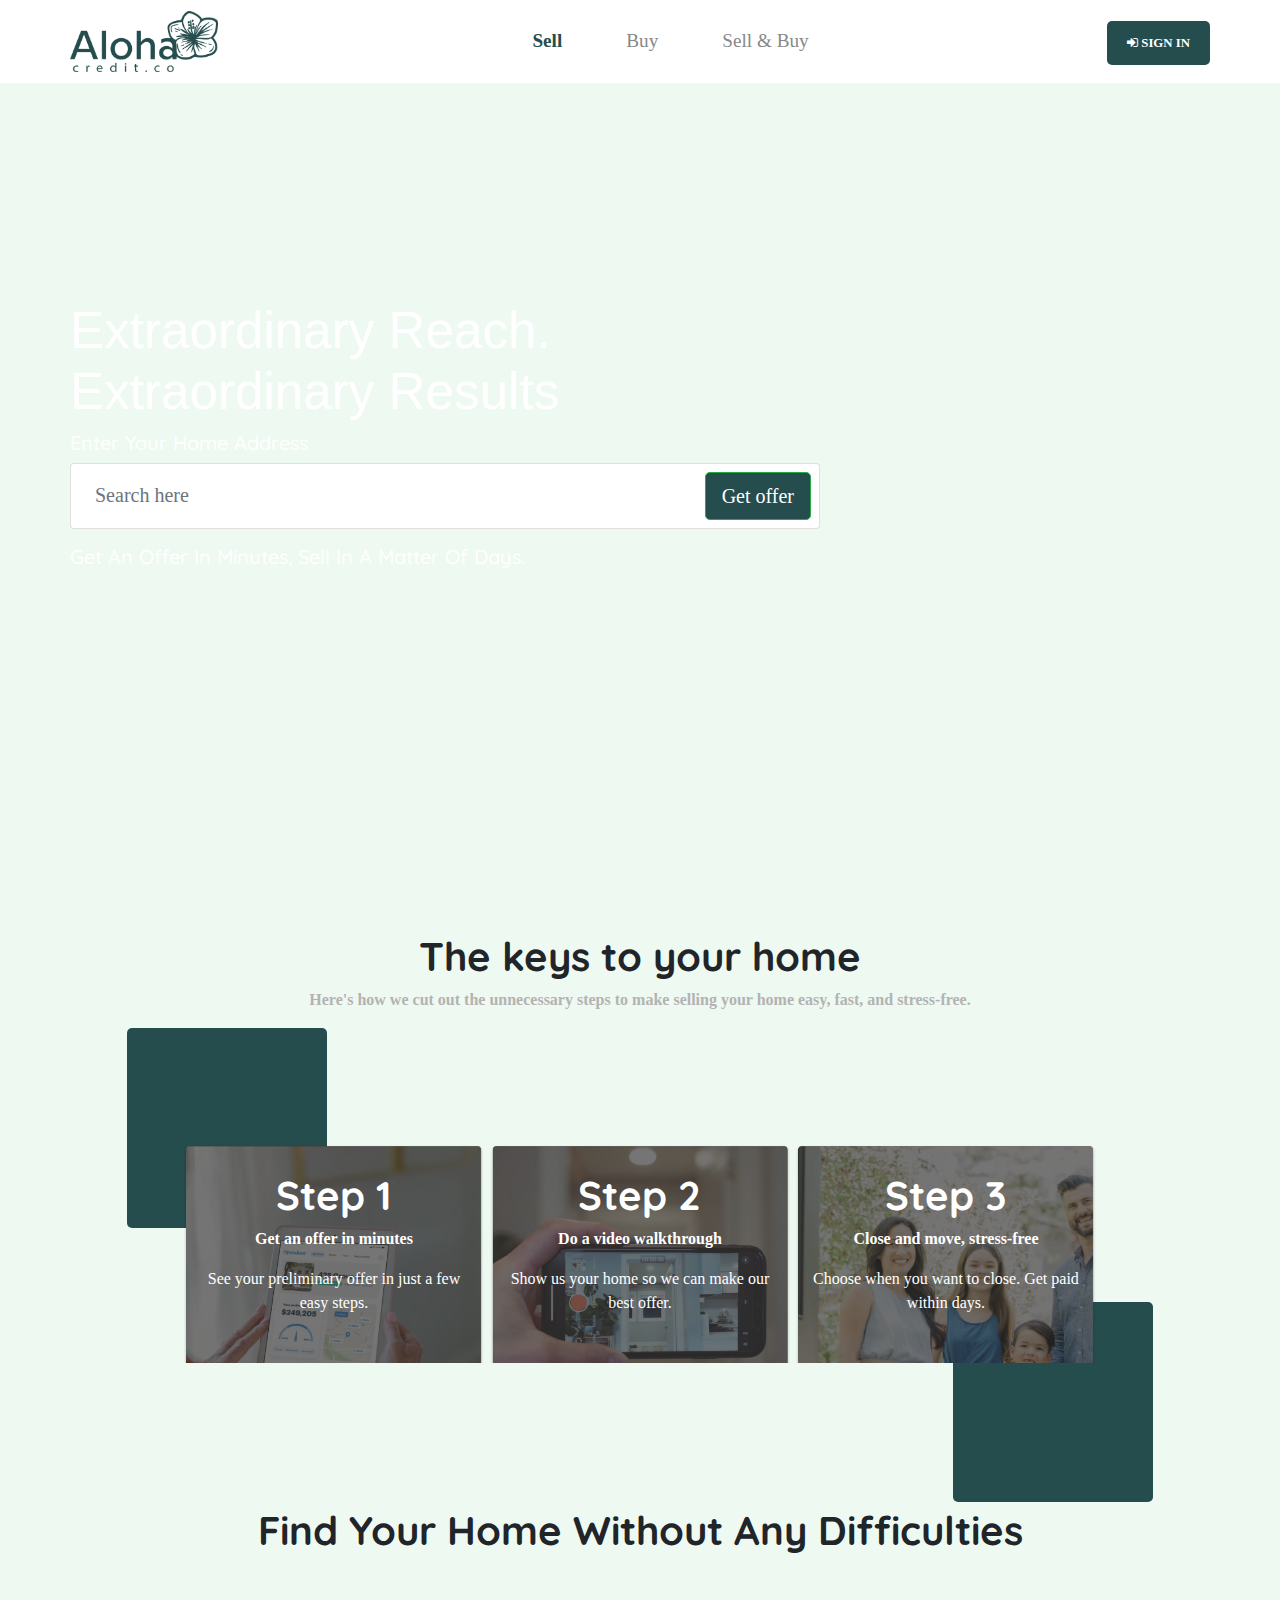
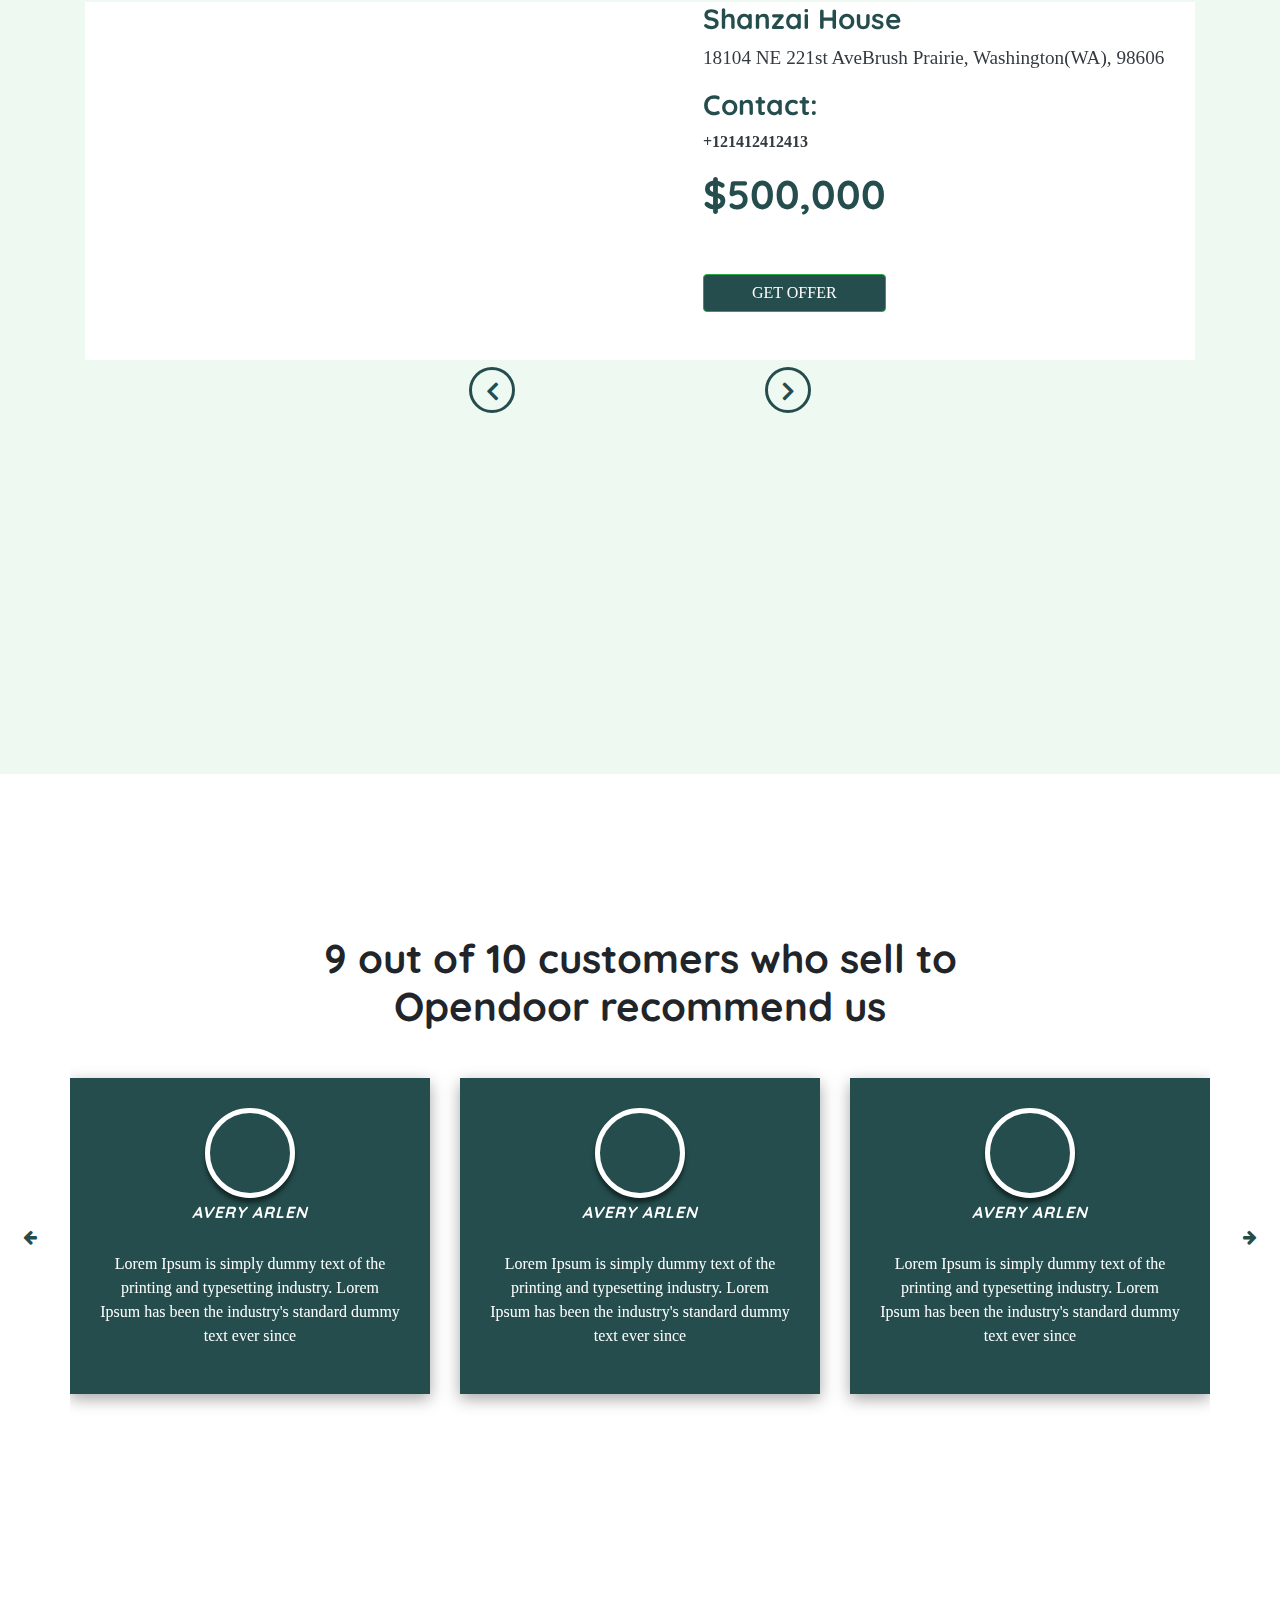
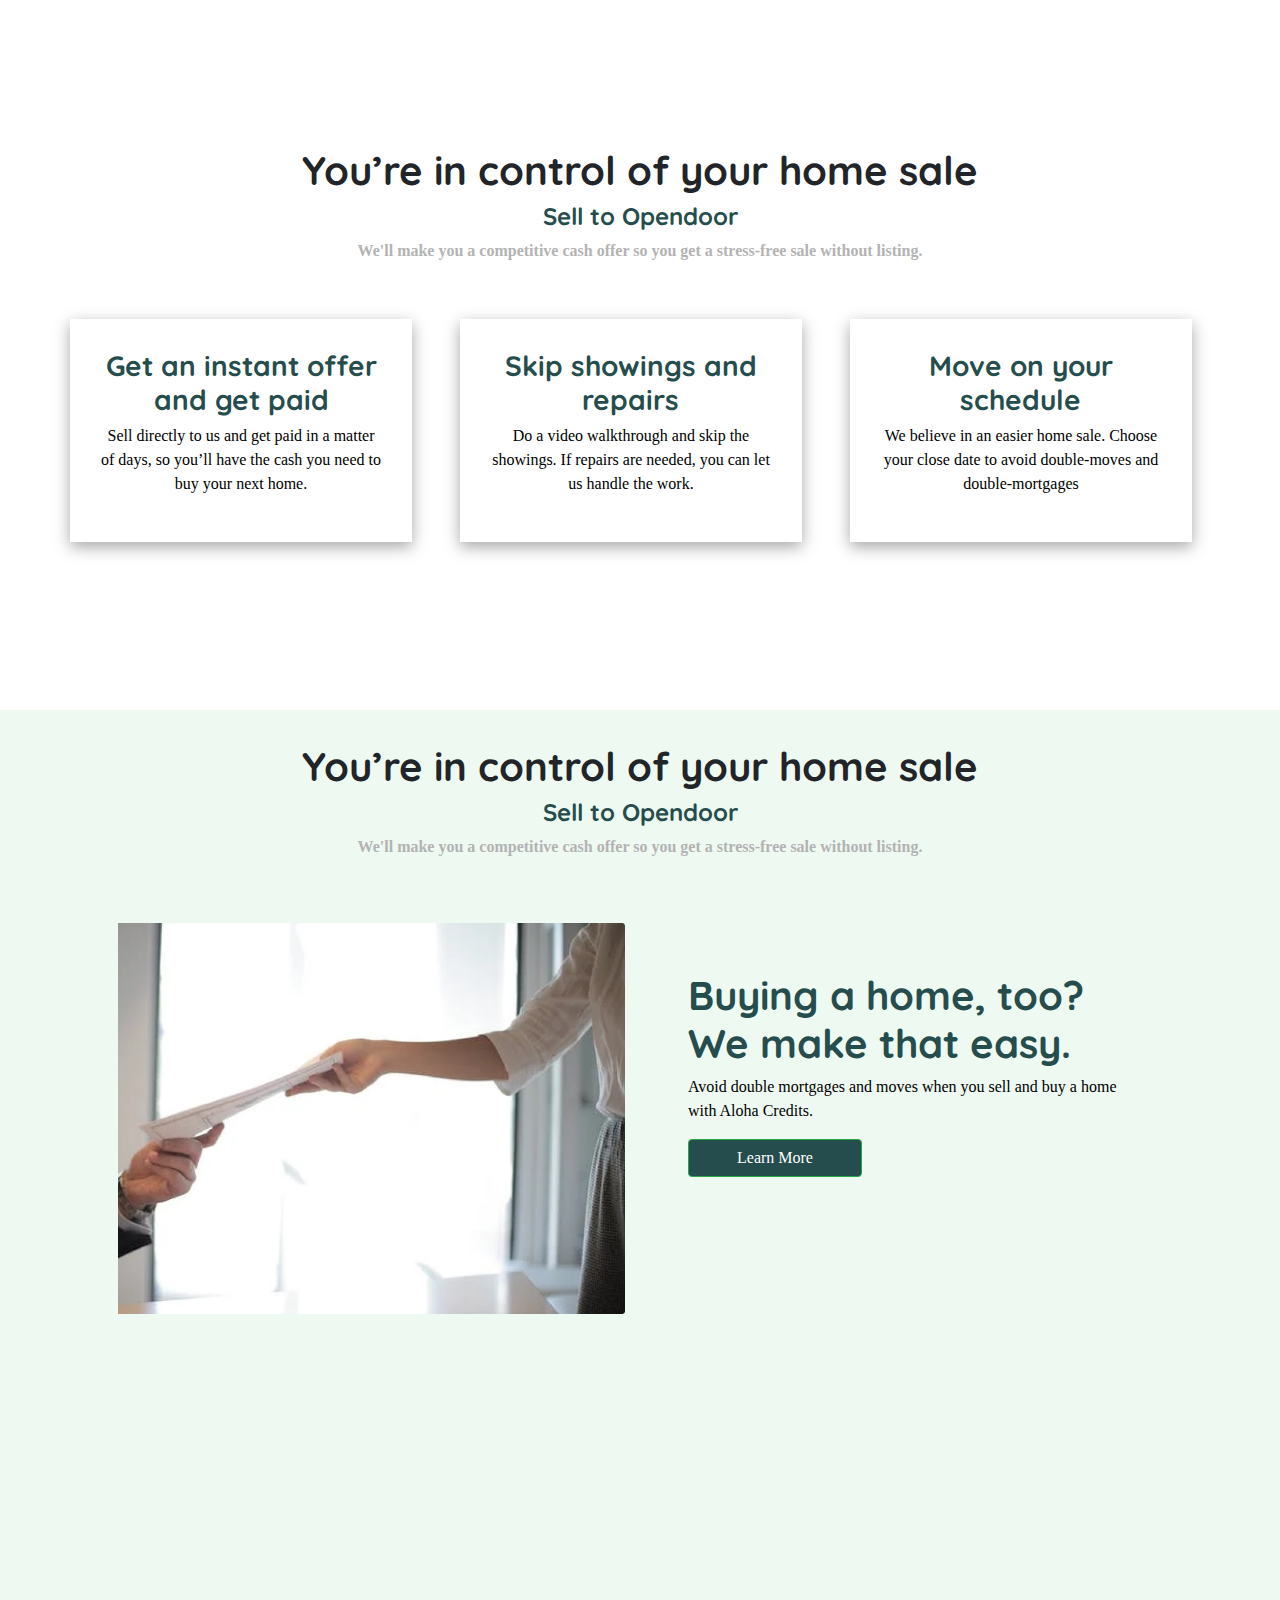
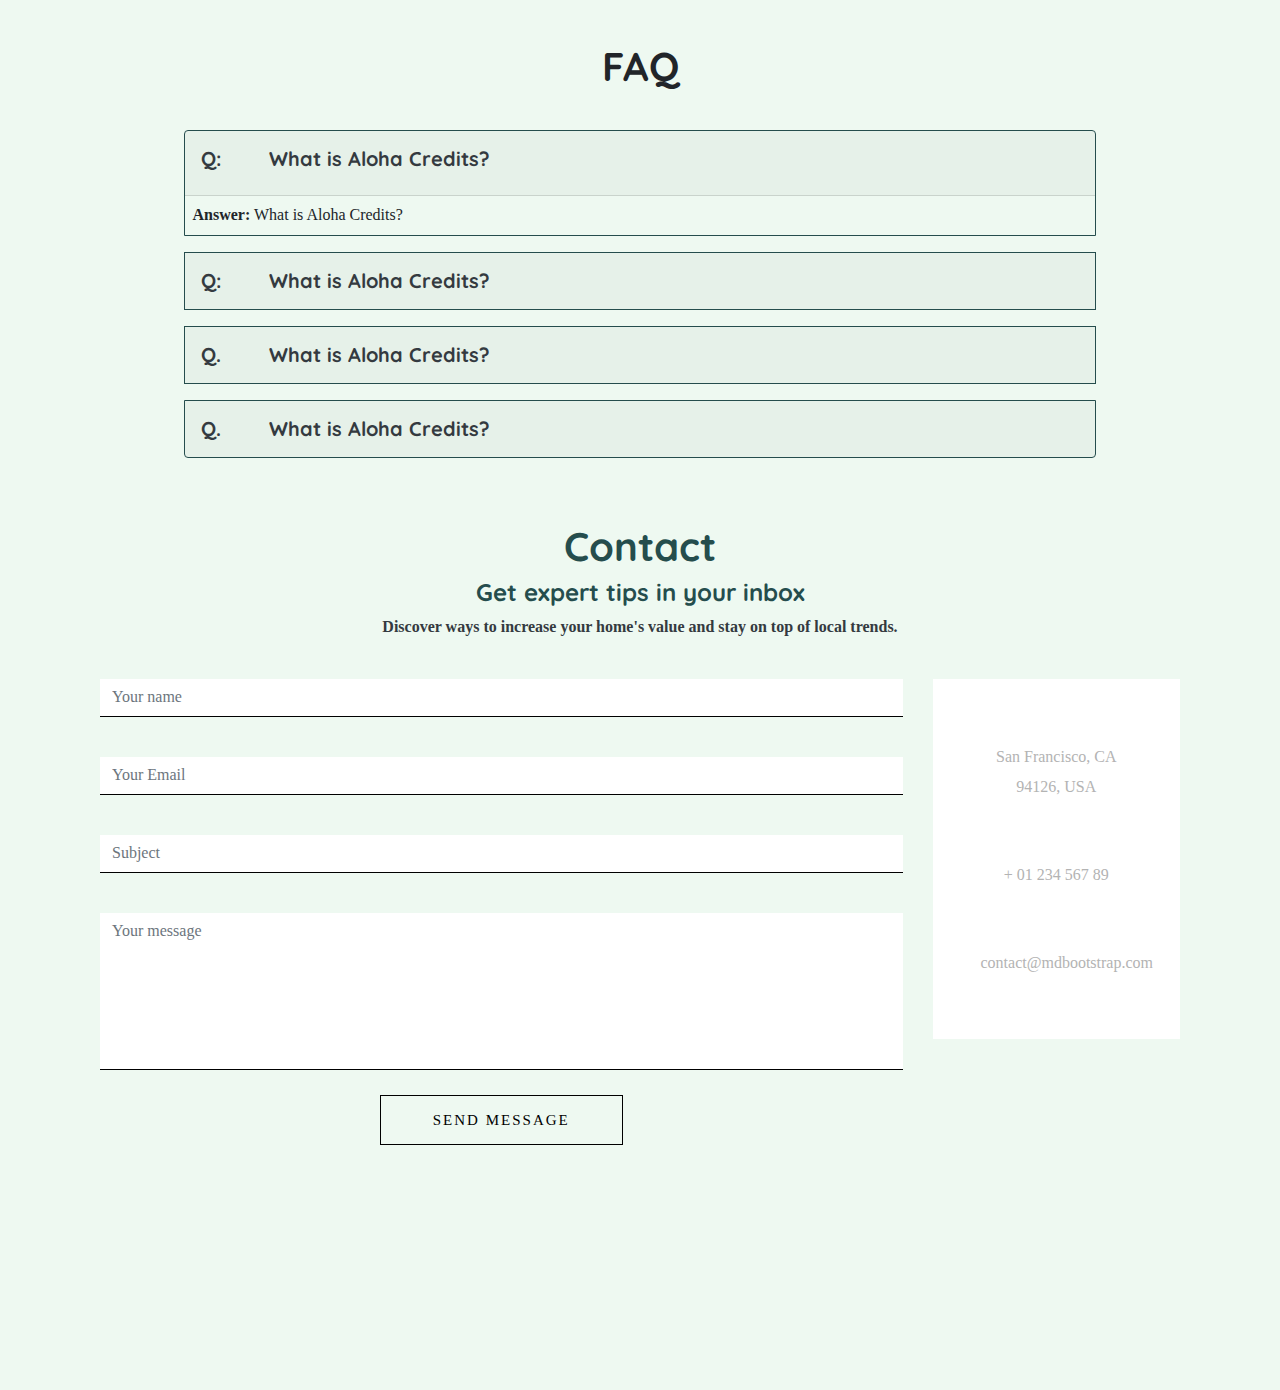
==== old/index.html @ 627c314f "faizan edits" ====
<!doctype html>
<html lang="en">

<head>
  <!-- Required meta tags -->
  <meta charset="utf-8">
  <meta name="viewport" content="width=device-width, initial-scale=1, shrink-to-fit=no">

  <link href="https://fonts.googleapis.com/css?family=Quicksand:400,600,700&display=swap" rel="stylesheet">

  <link rel="stylesheet" href="fonts/icomoon/style.css">

  <link rel="stylesheet" href="css/owl.carousel.min.css">

  <!-- Bootstrap CSS -->
  <link rel="stylesheet" href="css/bootstrap.min.css">
  <link rel="stylesheet" href="https://cdnjs.cloudflare.com/ajax/libs/font-awesome/4.7.0/css/font-awesome.min.css">

  <!-- Style -->
  <link rel="stylesheet" href="css/Slider-custom.css">
  <link rel="stylesheet" href="css/style.css">
  <link rel="stylesheet" href="css/testimonial.css">
  <link rel="stylesheet" href="css/contact-us.css">



  <title>Website Menu #8</title>
</head>

<body>


  <header role="banner">
    <nav class="navbar navbar-expand-md navbar-dark bg-dark">
      <div class="container">
        <button class="navbar-toggler" type="button" data-toggle="collapse" data-target="#navbarsExample05"
          aria-controls="navbarsExample05" aria-expanded="false" aria-label="Toggle navigation">
          <i class="fa fa-bars" style="font-size:2rem;color:#254D4D"></i>

        </button>

        <a class="navbar-brand" href="index.html"><img class="logo-max-width" src="images/Logo.png"></a>

        <button class="navbar-toggler cta-btn " type="button" data-toggle="collapse" data-target="#navbarsExample05"
          aria-controls="navbarsExample05" aria-expanded="false" aria-label="Toggle navigation">
          <a class="nav-link-btn nav-btn-radius " href="#"> <i class="fa fa-sign-in" aria-hidden="true"></i>
            Sign in</a>
        </button>





        <div class="collapse navbar-collapse" id="navbarsExample05">
          <ul class="navbar-nav ml-auto" style="text-align: center;">
            <li class="nav-item">
              <a class="nav-link active" href="index.html">Sell</a>
            </li>
            <li class="nav-item">
              <a class="nav-link" href="#">Buy</a>
            </li>
            <li class="nav-item">
              <a class="nav-link" href="#">Sell & Buy</a>
            </li>

          </ul>

          <ul class="navbar-nav ml-auto btn-remover">
            <li class="cta-btn btn-remover">
              <a class="nav-link-btn nav-btn-radius  " href="#"> <i class="fa fa-sign-in" aria-hidden="true"></i>
                Sign In</a>
            </li>
          </ul>

        </div>
      </div>
    </nav>
  </header>
  <!-- END header -->


  <div class="hero" style="background-image: url('images/bg.png'); ">

    <div class="container" >

      <div class="row">
        <div class="col-12 col-md-10 col-lg-8">
          <h1 style="color: #fff;  padding-top: 40%; font-size: 4vw; font-family: Arial, Helvetica, sans-serif;">
            Extraordinary Reach. <br>
            Extraordinary Results
          </h1>
          <h5 style="color: #fff; text-transform: capitalize;">Enter your home address</h5>
          <form class="card card-sm">
            <div class="card-body row no-gutters align-items-center">

              <!--end of col-->
              <div class="col">
                <input class="form-control form-control-lg form-control-borderless" type="search"
                  placeholder="Search here">
              </div>
              <!--end of col-->
              <div class="col-auto">
                <button class="btn btn-lg btn-success" style="background-color: #254D4D;" type="submit">Get
                  offer</button>
              </div>
              <!--end of col-->
            </div>
          </form>

          <h5 style="color: #fff; text-transform: capitalize; margin-top: 1rem;">Get an offer in minutes, sell in a matter of days.</h5>

          </div>

        <!--end of col-->

        </div>

      </div>

    </div>
  </div>


<div class="container ">

    <div class="col-12 ">
      <div class="Rectangle-top-left">
      </div>
      <div class="Rectangle-bottom-right">
      </div>
      <div style="width: 65vw;max-width: 65vw;margin: auto;" class="justify-content-center">
        <h1 class="justify-content-center" style="text-align: center; font-weight: bolder; padding-top: 2rem;">
          The keys to your home
        </h1>
        <p class="justify-content-center" style="text-align: center; font-weight: bolder;">
          Here's how we cut out the unnecessary steps to make selling your home easy, fast, and stress-free.
        </p>
      </div>



        <div class="row" style="padding: 10%; ">
          <div class="col-md-4 step-1 col-sm-12">
            <h1 class="justify-content-center text-white" style="text-align: center; font-weight: bolder;">
              Step 1
            </h3>
            <p class="justify-content-center text-white" style="text-align: center; font-weight: bolder;">
              Get an offer in minutes
            </p>
            <p class="justify-content-center text-white" style="text-align: center;">
              See your preliminary offer in just a few easy steps.
            </p>
          </div>
          <div class="col-md-4 step-2 col-sm-12">
            <h1 class="justify-content-center text-white" style="text-align: center; font-weight: bolder; ">
              Step 2
            </h3>
            <p class="justify-content-center text-white" style="text-align: center; font-weight: bolder;">
              Do a video walkthrough 
            </p>
            <p class="justify-content-center text-white" style="text-align: center;">
              Show us your home so we can make our best offer.
            </p>
          </div>
          <div class="col-md-4 step-3 col-sm-12">
            <h1 class="justify-content-center text-white" style="text-align: center; font-weight: bolder; ">
              Step 3
            </h3>
            <p class="justify-content-center text-white" style="text-align: center; font-weight: bolder;">
              Close and move, stress-free
            </p>
            <p class="justify-content-center text-white" style="text-align: center;">
              Choose when you want to close. Get paid within days.
            </p>
          </div>
        </div>
    </div>

  </div>
</div>


<div class="container hero">


  <div class="col-12 ">
    <div style="width: 65vw;max-width: 65vw;margin: auto;" class="justify-content-center">
      <h1 class="justify-content-center" style="text-align: center; font-weight: bolder; padding-top: 2rem;">
        Find Your Home Without Any Difficulties
      </h1>
      </div>
        <div class="mt-5 mb-5">
          <div class="bg bg-product mt-5">
            <div class="container product">
              <div class="row">
                <div id="sliderproduct" class="carousel slide " data-ride="carousel" data-interval="10000">
                  <ol class="carousel-indicators">
                    <li data-target="#sliderproduct" data-slide-to="0" class="active"></li>
                    <li data-target="#sliderproduct" data-slide-to="1"></li>
                    <li data-target="#sliderproduct" data-slide-to="2"></li>
                  </ol>
                  <div class="carousel-inner" role="listbox" data-interval="10000000">
                    <div class="carousel-item active">
                      <div class="container text-center">
                        <div class="row">
                          <div class="col-md-6 image">
                            <!-- <div class="image">
                              <img class="image">
                            </div> -->
                          </div>
                          <div class="col-md-6 col-sm-12">
                            <div class="top ml-5 text-left">
                              <h3 class="font-weight-bolder" style="color: #254D4D;">
                                Shanzai House
                              </h3>
                              <p class="font-weight-normal  text-dark" style="font-size: larger;" >
                                18104 NE 221st AveBrush Prairie, Washington(WA), 98606
                              </p>
                              <h3 class="font-weight-bolder" style="color: #254D4D;">
                                Contact:
                              </h3>
                              <p class="font-weight-bold text-dark" >
                              +121412412413
                              </p>
                              <h1 class="font-weight-bolder" style="color: #254D4D;">
                                $500,000
                              </h1>

                              <button class="btn btn-success pl-5 pr-5 mt-5 mb-5" style="background-color: #254D4D;">
                                GET OFFER 
                              </button>
                            </div><!--endtop-->
                      </div><!--endcol-->
                    </div><!--endrow-->
                  </div><!--endcontainer-->
                </div><!--endcarousel-item-->
                <div class="carousel-item" >
                  <div class="container text-center">
                    <div class="row">
                      <div class="col-sm-6 image">
                      </div><!--endcol-->
                      <div class="col-sm-6">
                        <div class="top ml-5 text-left">
                          <h3 class="font-weight-bolder" style="color: #254D4D;">
                            Shanzai House
                          </h3>
                          <p class="font-weight-normal  text-dark" style="font-size: larger;" >
                            18104 NE 221st AveBrush Prairie, Washington(WA), 98606
                          </p>
                          <h3 class="font-weight-bolder" style="color: #254D4D;">
                            Contact:
                          </h3>
                          <p class="font-weight-bold text-dark" >
                          +121412412413
                          </p>
                          <h1 class="font-weight-bolder" style="color: #254D4D;">
                            $500,000
                          </h1>

                          <button class="btn btn-success pl-5 pr-5 mt-5 mb-5" style="background-color: #254D4D;">
                            GET OFFER 
                          </button>
                        </div><!--endtop-->
                  </div><!--endcol-->
                </div><!--endrow-->
              </div><!--endcontainer-->
            </div><!--endcarousel-item-->
            <a class="carousel-control-prev fa fa-angle-left" href="#sliderproduct" role="button" data-slide="prev">
            </a>
            <a class="carousel-control-next fa fa-angle-right" href="#sliderproduct" role="button" data-slide="next">
            </a>
          </div><!--endslidesliderproduct-->
        </div><!--endrow-->
        </div><!--endcontainer-->
        </div><!--endbg-product-->
        </div>
      </div>
  </div>

</div>
</div>

<section id="testimonial_area" class="section_padding bg-white">
    <div style="width: 65vw;max-width: 65vw;margin: auto;" class="justify-content-center">
      <h1 class="justify-content-center" style="text-align: center; font-weight: bolder; padding-top: 2rem;">
        9 out of 10 customers who sell to Opendoor recommend us
      </h1>
      </div>

				<div class="container">
					<div class="row">
						<div class="col-md-12">
							<div class="testmonial_slider_area text-center owl-carousel">
								<div class="box-area">	
									<div class="img-area" style="background-image: url(https://images.unsplash.com/photo-1438761681033-6461ffad8d80?ixlib=rb-4.0.3&ixid=MnwxMjA3fDB8MHxzZWFyY2h8Mnx8cGVyc29ufGVufDB8fDB8fA%3D%3D&w=1000&q=80); background-size: cover; background-repeat: no-repeat; background-position: center center;">
									</div>	
									<h5>Avery Arlen</h5>							
									<p class="content">
										Lorem Ipsum is simply dummy text of the printing and 
										typesetting industry. Lorem Ipsum has been the industry's standard dummy text 
										ever since
									</p>
								</div> 
							
								<div class="box-area">	
									<div class="img-area" style="background-image: url(https://images.unsplash.com/photo-1438761681033-6461ffad8d80?ixlib=rb-4.0.3&ixid=MnwxMjA3fDB8MHxzZWFyY2h8Mnx8cGVyc29ufGVufDB8fDB8fA%3D%3D&w=1000&q=80); background-size: cover; background-repeat: no-repeat; background-position: center center;">
									</div>	
									<h5>Avery Arlen</h5>							
									<p class="content">
										Lorem Ipsum is simply dummy text of the printing and 
										typesetting industry. Lorem Ipsum has been the industry's standard dummy text 
										ever since
									</p>
								</div> 
                <div class="box-area">	
									<div class="img-area" style="background-image: url(https://images.unsplash.com/photo-1504593811423-6dd665756598?ixlib=rb-4.0.3&ixid=MnwxMjA3fDB8MHxwaG90by1wYWdlfHx8fGVufDB8fHx8&auto=format&fit=crop&w=870&q=80); background-size: cover; background-repeat: no-repeat; background-position: center center;">
									</div>	
									<h5>Avery Arlen</h5>							
									<p class="content">
										Lorem Ipsum is simply dummy text of the printing and 
										typesetting industry. Lorem Ipsum has been the industry's standard dummy text 
										ever since
									</p>
								</div> 
                <div class="box-area">	
									<div class="img-area" style="background-image: url(https://images.unsplash.com/photo-1599566150163-29194dcaad36?ixlib=rb-4.0.3&ixid=MnwxMjA3fDB8MHxwaG90by1wYWdlfHx8fGVufDB8fHx8&auto=format&fit=crop&w=387&q=80); background-size: cover; background-repeat: no-repeat; background-position: center center;">
									</div>	
									<h5>Avery Arlen</h5>							
									<p class="content">
										Lorem Ipsum is simply dummy text of the printing and 
										typesetting industry. Lorem Ipsum has been the industry's standard dummy text 
										ever since
									</p>
								</div> 
							
							</div>
						</div>
					</div>
				</div>
      </div>

</section>

<section id="testimonial_area" class="section_padding bg-white">
  <div style="width: 65vw;max-width: 65vw;margin: auto;" class="justify-content-center">
    <h1 class="justify-content-center" style="text-align: center; font-weight: bolder; padding-top: 2rem;">
      You’re in control of your home sale
    </h1>
    <h4 class="justify-content-center"style="text-align: center; font-weight: bolder; color:#254D4D">
      Sell to Opendoor
    </h4>
    <p class="justify-content-center"style="text-align: center; font-weight: bolder;">We'll make you a competitive cash offer so you get a stress-free sale without listing.</p>
    </div>

      <div class="container">
        <div class="row justify-content-center">
              
          <div class="col-md-4 col-sm-12  ">
            <div class="box-area-2 bg-white text-center" style="width: 95% !important;">	
	
                <h3 style="color: #254D4D; font-weight: bolder;">Get an instant offer and get paid</h3>							
                <p class="content" style="color: black;">
                  Sell directly to us and get paid in a matter of days, so you’ll have the cash you need to buy your next home.
                </p>
              </div> 
              </div>
              <div class="col-md-4 col-sm-12  ">
                <div class="box-area-2 bg-white text-center" style="width: 95% !important;">	
      
                    <h3 style="color: #254D4D; font-weight: bolder;">Skip showings and repairs</h3>							
                    <p class="content" style="color: black;">
                      Do a video walkthrough and skip the showings. If repairs are needed, you can let us handle the work.  
                    </p>
                  </div> 
                  </div>
                  <div class="col-md-4 col-sm-12  ">
                    <div class="box-area-2 bg-white text-center" style="width: 95% !important;">	
          
                        <h3 style="color: #254D4D; font-weight: bolder;">Move on your schedule</h3>							
                        <p class="content" style="color: black;">
                          We believe in an easier home sale. Choose your close date to avoid double-moves and double‑mortgages
                        </p>
                      </div> 
                      </div>
        </div>
      </div>
    </div>

</section>

<section class="section_padding hero">
  <div style="width: 65vw;max-width: 65vw;margin: auto;" class="justify-content-center">
    <h1 class="justify-content-center" style="text-align: center; font-weight: bolder; padding-top: 2rem;">
      You’re in control of your home sale
    </h1>
    <h4 class="justify-content-center"style="text-align: center; font-weight: bolder; color:#254D4D">
      Sell to Opendoor
    </h4>
    <p class="justify-content-center"style="text-align: center; font-weight: bolder;">We'll make you a competitive cash offer so you get a stress-free sale without listing.</p>
    </div>
<div class="container">
  <div class="row p-5">
    <div class="col-md-6 col-sm-12">
      <!-- <div class="Rectangle-buy-home">

      </div> -->
      <img src="images/buyhome.png" class="w-100">
    </div>
    <div class="col-md-6 p-5 col-sm-12">
      <h1 style="color: #254D4D; font-weight: bolder;">Buying a home, too?</br>
        We make that easy.</h1>							
      <p class="content font-weight-normal" style="color: black;">
        Avoid double mortgages and moves when you sell and buy a home with Aloha Credits.
      </p>
      <button class="btn btn-success pr-5 pl-5 " style="background-color: #254D4D;">
        Learn More
      </button>
    </div>
  </div>
</div>
</section>


<section class="section_padding">
  <div style="width: 65vw;max-width: 65vw;margin: auto;" class="justify-content-center">
    <h1 class="justify-content-center" style="text-align: center; font-weight: bolder; padding-top: 2rem;">
      FAQ
    </h1>
  </div>
  <div class="container py-3">
    <div class="row">
        <div class="col-10 mx-auto">
            <div class="accordion" id="faqExample">
                <div class="card Faq-style m-3" data-toggle="collapse" data-target="#collapseOne" aria-expanded="true" aria-controls="collapseOne" >
                    <div class="card-header p-3 " id="headingOne">
                        <h5 class=" text-dark font-weight-bolder" >
                              Q: &nbsp; &nbsp; &nbsp; &nbsp;What is Aloha Credits?
                          </h5>
                    </div>

                    <div id="collapseOne" class="collapse show" aria-labelledby="headingOne" data-parent="#faqExample">
                        <div class="card-body">
                            <b>Answer:</b> What is Aloha Credits?
                        </div>
                    </div>
                </div>
                <div class="card Faq-style m-3" data-toggle="collapse" data-target="#collapseTwo" aria-expanded="false" aria-controls="collapseTwo" >
                    <div class="card-header p-3" id="headingTwo">
                        <h5 class="mb-0 text-dark font-weight-bolder" >
                          Q: &nbsp; &nbsp; &nbsp; &nbsp;What is Aloha Credits?
                      </h5>
                    </div>
                    <div id="collapseTwo" class="collapse" aria-labelledby="headingTwo" data-parent="#faqExample">
                      <div class="card-body">
                        <b>Answer:</b> What is Aloha Credits?
                      </div>
                    </div>
                </div>
                <div class="card Faq-style m-3" data-toggle="collapse" data-target="#collapseThree" aria-expanded="false" aria-controls="collapseThree" >
                    <div class="card-header p-3" id="headingThree">
                        <h5 class="mb-0 text-dark font-weight-bolder" >
                            Q. &nbsp; &nbsp; &nbsp; &nbsp;What is Aloha Credits?
                          </h5>
                    </div>
                    <div id="collapseThree" class="collapse" aria-labelledby="headingThree" data-parent="#faqExample">
                      <div class="card-body">
                        <b>Answer:</b> What is Aloha Credits?
                      </div>
                    </div>
                  </div>

                  <div class="card Faq-style m-3" data-toggle="collapse" data-target="#collapsefour" aria-expanded="false" aria-controls="collapsefour" >
                    <div class="card-header p-3" id="headingfour">
                        <h5 class="mb-0 text-dark font-weight-bolder" >
                            Q. &nbsp; &nbsp; &nbsp; &nbsp;What is Aloha Credits?
                          </h5>
                    </div>
                    <div id="collapsefour" class="collapse" aria-labelledby="headingfour" data-parent="#faqExample">
                      <div class="card-body">
                        <b>Answer:</b> What is Aloha Credits?
                      </div>
                    </div>
                  </div>
            </div>

        </div>
    </div>
    <!--/row-->
</div>
<!--container-->
</section>


<section>
  
<div class="container hero">
  

  <div class="col-12 ">
    <div style="width: 65vw;max-width: 65vw;margin: auto;" class="justify-content-center">
      <h1 class="justify-content-center" style="text-align: center; font-weight: bolder; padding-top: 2rem; color: #254D4D;">
        Contact
      </h1>
      <h4 class="justify-content-center"style="text-align: center; font-weight: bolder; color:#254D4D">
        Get expert tips in your inbox
      </h4>
      <p class="justify-content-center text-dark"style="text-align: center; font-weight: bolder;">Discover ways to increase your home's value and stay on top of local trends.</p>
    </div>
    <div class="container">
      <div class="row">
                <!--Grid column-->
                <div class="col-md-9 mb-md-0 mb-5">
                  <form id="contact-form" name="myForm" class="form" action="#" onsubmit="return validateForm()" method="POST" role="form">

                    <div class="form-group">
                        <label class="form-label" id="nameLabel" for="name"></label>
                        <input type="text" class="form-control" id="name" name="name" placeholder="Your name" tabindex="1">
                    </div>
  
                    <div class="form-group">
                        <label class="form-label" id="emailLabel" for="email"></label>
                        <input type="email" class="form-control" id="email" name="email" placeholder="Your Email" tabindex="2">
                    </div>
  
                    <div class="form-group">
                        <label class="form-label" id="subjectLabel" for="sublect"></label>
                        <input type="text" class="form-control" id="subject" name="subject" placeholder="Subject" tabindex="3">
                    </div>
  
                    <div class="form-group">
                        <label class="form-label" id="messageLabel" for="message"></label>
                        <textarea rows="6" cols="60" name="message" class="form-control" id="message" placeholder="Your message" tabindex="4"></textarea>                                 
                    </div>
  
                    <div class="text-center margin-top-25">
                        <button type="submit" class="btn btn-mod btn-border btn-large">Send Message</button>
                    </div>
  
                </form><!-- End form -->
              </div>
              <!--Grid column-->
      
              <!--Grid column-->
              <div class="col-md-3 text-center">
                  <ul class="list-unstyled mt-4 p-5 mb-0 bg-white">
                      <li>
                        <p>
                          <i class="fas fa-map-marker-alt fa-2x"></i>
                            San Francisco, CA 94126, USA
                        </p>
                      </li>
      
                      <li><i class="fas fa-phone mt-4 fa-2x"></i>
                          <p>+ 01 234 567 89</p>
                      </li>
      
                      <li><i class="fas fa-envelope mt-4 fa-2x"></i>
                          <p>contact@mdbootstrap.com</p>
                      </li>
                  </ul>
              </div>
              <!--Grid column-->
      </div>
    </div>
  </div>

</div>
</div>

</section>
  <script src="js/jquery-3.3.1.min.js"></script>
  <script src="js/popper.min.js"></script>
  <script src="js/bootstrap.min.js"></script>
  <script src="js/jquery.sticky.js"></script>
  <script src="js/main.js"></script>
  <script src="js/contact.js"></script>

  	
  <script src="https://cdnjs.cloudflare.com/ajax/libs/jquery/3.6.0/jquery.min.js"></script>
  <script src="https://cdnjs.cloudflare.com/ajax/libs/OwlCarousel2/2.2.1/owl.carousel.min.js"></script>
  <script>
      $(".testmonial_slider_area").owlCarousel({
      autoplay: true,
      slideSpeed:1000,
      items : 3,
      loop: true,
      nav:true,
      navText:['<i class="fa fa-arrow-left"></i>','<i class="fa fa-arrow-right"></i>'],
      margin: 30,
      dots: true,
      responsive:{
        320:{
          items:1
        },
        767:{
          items:2
        },
        600:{
          items:2
        },
        1000:{
          items:3
        }
      }
      
    });
  </script>
</body>

</html>
---- old/fonts/icomoon/style.css ----
@font-face {
  font-family: 'icomoon';
  src:  url('fonts/icomoon.eot?10si43');
  src:  url('fonts/icomoon.eot?10si43#iefix') format('embedded-opentype'),
    url('fonts/icomoon.ttf?10si43') format('truetype'),
    url('fonts/icomoon.woff?10si43') format('woff'),
    url('fonts/icomoon.svg?10si43#icomoon') format('svg');
  font-weight: normal;
  font-style: normal;
}

[class^="icon-"], [class*=" icon-"] {
  /* use !important to prevent issues with browser extensions that change fonts */
  font-family: 'icomoon' !important;
  speak: none;
  font-style: normal;
  font-weight: normal;
  font-variant: normal;
  text-transform: none;
  line-height: 1;

  /* Better Font Rendering =========== */
  -webkit-font-smoothing: antialiased;
  -moz-osx-font-smoothing: grayscale;
}

.icon-asterisk:before {
  content: "\f069";
}
.icon-plus:before {
  content: "\f067";
}
.icon-question:before {
  content: "\f128";
}
.icon-minus:before {
  content: "\f068";
}
.icon-glass:before {
  content: "\f000";
}
.icon-music:before {
  content: "\f001";
}
.icon-search:before {
  content: "\f002";
}
.icon-envelope-o:before {
  content: "\f003";
}
.icon-heart:before {
  content: "\f004";
}
.icon-star:before {
  content: "\f005";
}
.icon-star-o:before {
  content: "\f006";
}
.icon-user:before {
  content: "\f007";
}
.icon-film:before {
  content: "\f008";
}
.icon-th-large:before {
  content: "\f009";
}
.icon-th:before {
  content: "\f00a";
}
.icon-th-list:before {
  content: "\f00b";
}
.icon-check:before {
  content: "\f00c";
}
.icon-close:before {
  content: "\f00d";
}
.icon-remove:before {
  content: "\f00d";
}
.icon-times:before {
  content: "\f00d";
}
.icon-search-plus:before {
  content: "\f00e";
}
.icon-search-minus:before {
  content: "\f010";
}
.icon-power-off:before {
  content: "\f011";
}
.icon-signal:before {
  content: "\f012";
}
.icon-cog:before {
  content: "\f013";
}
.icon-gear:before {
  content: "\f013";
}
.icon-trash-o:before {
  content: "\f014";
}
.icon-home:before {
  content: "\f015";
}
.icon-file-o:before {
  content: "\f016";
}
.icon-clock-o:before {
  content: "\f017";
}
.icon-road:before {
  content: "\f018";
}
.icon-download:before {
  content: "\f019";
}
.icon-arrow-circle-o-down:before {
  content: "\f01a";
}
.icon-arrow-circle-o-up:before {
  content: "\f01b";
}
.icon-inbox:before {
  content: "\f01c";
}
.icon-play-circle-o:before {
  content: "\f01d";
}
.icon-repeat:before {
  content: "\f01e";
}
.icon-rotate-right:before {
  content: "\f01e";
}
.icon-refresh:before {
  content: "\f021";
}
.icon-list-alt:before {
  content: "\f022";
}
.icon-lock:before {
  content: "\f023";
}
.icon-flag:before {
  content: "\f024";
}
.icon-headphones:before {
  content: "\f025";
}
.icon-volume-off:before {
  content: "\f026";
}
.icon-volume-down:before {
  content: "\f027";
}
.icon-volume-up:before {
  content: "\f028";
}
.icon-qrcode:before {
  content: "\f029";
}
.icon-barcode:before {
  content: "\f02a";
}
.icon-tag:before {
  content: "\f02b";
}
.icon-tags:before {
  content: "\f02c";
}
.icon-book:before {
  content: "\f02d";
}
.icon-bookmark:before {
  content: "\f02e";
}
.icon-print:before {
  content: "\f02f";
}
.icon-camera:before {
  content: "\f030";
}
.icon-font:before {
  content: "\f031";
}
.icon-bold:before {
  content: "\f032";
}
.icon-italic:before {
  content: "\f033";
}
.icon-text-height:before {
  content: "\f034";
}
.icon-text-width:before {
  content: "\f035";
}
.icon-align-left:before {
  content: "\f036";
}
.icon-align-center:before {
  content: "\f037";
}
.icon-align-right:before {
  content: "\f038";
}
.icon-align-justify:before {
  content: "\f039";
}
.icon-list:before {
  content: "\f03a";
}
.icon-dedent:before {
  content: "\f03b";
}
.icon-outdent:before {
  content: "\f03b";
}
.icon-indent:before {
  content: "\f03c";
}
.icon-video-camera:before {
  content: "\f03d";
}
.icon-image:before {
  content: "\f03e";
}
.icon-photo:before {
  content: "\f03e";
}
.icon-picture-o:before {
  content: "\f03e";
}
.icon-pencil:before {
  content: "\f040";
}
.icon-map-marker:before {
  content: "\f041";
}
.icon-adjust:before {
  content: "\f042";
}
.icon-tint:before {
  content: "\f043";
}
.icon-edit:before {
  content: "\f044";
}
.icon-pencil-square-o:before {
  content: "\f044";
}
.icon-share-square-o:before {
  content: "\f045";
}
.icon-check-square-o:before {
  content: "\f046";
}
.icon-arrows:before {
  content: "\f047";
}
.icon-step-backward:before {
  content: "\f048";
}
.icon-fast-backward:before {
  content: "\f049";
}
.icon-backward:before {
  content: "\f04a";
}
.icon-play:before {
  content: "\f04b";
}
.icon-pause:before {
  content: "\f04c";
}
.icon-stop:before {
  content: "\f04d";
}
.icon-forward:before {
  content: "\f04e";
}
.icon-fast-forward:before {
  content: "\f050";
}
.icon-step-forward:before {
  content: "\f051";
}
.icon-eject:before {
  content: "\f052";
}
.icon-chevron-left:before {
  content: "\f053";
}
.icon-chevron-right:before {
  content: "\f054";
}
.icon-plus-circle:before {
  content: "\f055";
}
.icon-minus-circle:before {
  content: "\f056";
}
.icon-times-circle:before {
  content: "\f057";
}
.icon-check-circle:before {
  content: "\f058";
}
.icon-question-circle:before {
  content: "\f059";
}
.icon-info-circle:before {
  content: "\f05a";
}
.icon-crosshairs:before {
  content: "\f05b";
}
.icon-times-circle-o:before {
  content: "\f05c";
}
.icon-check-circle-o:before {
  content: "\f05d";
}
.icon-ban:before {
  content: "\f05e";
}
.icon-arrow-left:before {
  content: "\f060";
}
.icon-arrow-right:before {
  content: "\f061";
}
.icon-arrow-up:before {
  content: "\f062";
}
.icon-arrow-down:before {
  content: "\f063";
}
.icon-mail-forward:before {
  content: "\f064";
}
.icon-share:before {
  content: "\f064";
}
.icon-expand:before {
  content: "\f065";
}
.icon-compress:before {
  content: "\f066";
}
.icon-exclamation-circle:before {
  content: "\f06a";
}
.icon-gift:before {
  content: "\f06b";
}
.icon-leaf:before {
  content: "\f06c";
}
.icon-fire:before {
  content: "\f06d";
}
.icon-eye:before {
  content: "\f06e";
}
.icon-eye-slash:before {
  content: "\f070";
}
.icon-exclamation-triangle:before {
  content: "\f071";
}
.icon-warning:before {
  content: "\f071";
}
.icon-plane:before {
  content: "\f072";
}
.icon-calendar:before {
  content: "\f073";
}
.icon-random:before {
  content: "\f074";
}
.icon-comment:before {
  content: "\f075";
}
.icon-magnet:before {
  content: "\f076";
}
.icon-chevron-up:before {
  content: "\f077";
}
.icon-chevron-down:before {
  content: "\f078";
}
.icon-retweet:before {
  content: "\f079";
}
.icon-shopping-cart:before {
  content: "\f07a";
}
.icon-folder:before {
  content: "\f07b";
}
.icon-folder-open:before {
  content: "\f07c";
}
.icon-arrows-v:before {
  content: "\f07d";
}
.icon-arrows-h:before {
  content: "\f07e";
}
.icon-bar-chart:before {
  content: "\f080";
}
.icon-bar-chart-o:before {
  content: "\f080";
}
.icon-twitter-square:before {
  content: "\f081";
}
.icon-facebook-square:before {
  content: "\f082";
}
.icon-camera-retro:before {
  content: "\f083";
}
.icon-key:before {
  content: "\f084";
}
.icon-cogs:before {
  content: "\f085";
}
.icon-gears:before {
  content: "\f085";
}
.icon-comments:before {
  content: "\f086";
}
.icon-thumbs-o-up:before {
  content: "\f087";
}
.icon-thumbs-o-down:before {
  content: "\f088";
}
.icon-star-half:before {
  content: "\f089";
}
.icon-heart-o:before {
  content: "\f08a";
}
.icon-sign-out:before {
  content: "\f08b";
}
.icon-linkedin-square:before {
  content: "\f08c";
}
.icon-thumb-tack:before {
  content: "\f08d";
}
.icon-external-link:before {
  content: "\f08e";
}
.icon-sign-in:before {
  content: "\f090";
}
.icon-trophy:before {
  content: "\f091";
}
.icon-github-square:before {
  content: "\f092";
}
.icon-upload:before {
  content: "\f093";
}
.icon-lemon-o:before {
  content: "\f094";
}
.icon-phone:before {
  content: "\f095";
}
.icon-square-o:before {
  content: "\f096";
}
.icon-bookmark-o:before {
  content: "\f097";
}
.icon-phone-square:before {
  content: "\f098";
}
.icon-twitter:before {
  content: "\f099";
}
.icon-facebook:before {
  content: "\f09a";
}
.icon-facebook-f:before {
  content: "\f09a";
}
.icon-github:before {
  content: "\f09b";
}
.icon-unlock:before {
  content: "\f09c";
}
.icon-credit-card:before {
  content: "\f09d";
}
.icon-feed:before {
  content: "\f09e";
}
.icon-rss:before {
  content: "\f09e";
}
.icon-hdd-o:before {
  content: "\f0a0";
}
.icon-bullhorn:before {
  content: "\f0a1";
}
.icon-bell-o:before {
  content: "\f0a2";
}
.icon-certificate:before {
  content: "\f0a3";
}
.icon-hand-o-right:before {
  content: "\f0a4";
}
.icon-hand-o-left:before {
  content: "\f0a5";
}
.icon-hand-o-up:before {
  content: "\f0a6";
}
.icon-hand-o-down:before {
  content: "\f0a7";
}
.icon-arrow-circle-left:before {
  content: "\f0a8";
}
.icon-arrow-circle-right:before {
  content: "\f0a9";
}
.icon-arrow-circle-up:before {
  content: "\f0aa";
}
.icon-arrow-circle-down:before {
  content: "\f0ab";
}
.icon-globe:before {
  content: "\f0ac";
}
.icon-wrench:before {
  content: "\f0ad";
}
.icon-tasks:before {
  content: "\f0ae";
}
.icon-filter:before {
  content: "\f0b0";
}
.icon-briefcase:before {
  content: "\f0b1";
}
.icon-arrows-alt:before {
  content: "\f0b2";
}
.icon-group:before {
  content: "\f0c0";
}
.icon-users:before {
  content: "\f0c0";
}
.icon-chain:before {
  content: "\f0c1";
}
.icon-link:before {
  content: "\f0c1";
}
.icon-cloud:before {
  content: "\f0c2";
}
.icon-flask:before {
  content: "\f0c3";
}
.icon-cut:before {
  content: "\f0c4";
}
.icon-scissors:before {
  content: "\f0c4";
}
.icon-copy:before {
  content: "\f0c5";
}
.icon-files-o:before {
  content: "\f0c5";
}
.icon-paperclip:before {
  content: "\f0c6";
}
.icon-floppy-o:before {
  content: "\f0c7";
}
.icon-save:before {
  content: "\f0c7";
}
.icon-square:before {
  content: "\f0c8";
}
.icon-bars:before {
  content: "\f0c9";
}
.icon-navicon:before {
  content: "\f0c9";
}
.icon-reorder:before {
  content: "\f0c9";
}
.icon-list-ul:before {
  content: "\f0ca";
}
.icon-list-ol:before {
  content: "\f0cb";
}
.icon-strikethrough:before {
  content: "\f0cc";
}
.icon-underline:before {
  content: "\f0cd";
}
.icon-table:before {
  content: "\f0ce";
}
.icon-magic:before {
  content: "\f0d0";
}
.icon-truck:before {
  content: "\f0d1";
}
.icon-pinterest:before {
  content: "\f0d2";
}
.icon-pinterest-square:before {
  content: "\f0d3";
}
.icon-google-plus-square:before {
  content: "\f0d4";
}
.icon-google-plus:before {
  content: "\f0d5";
}
.icon-money:before {
  content: "\f0d6";
}
.icon-caret-down:before {
  content: "\f0d7";
}
.icon-caret-up:before {
  content: "\f0d8";
}
.icon-caret-left:before {
  content: "\f0d9";
}
.icon-caret-right:before {
  content: "\f0da";
}
.icon-columns:before {
  content: "\f0db";
}
.icon-sort:before {
  content: "\f0dc";
}
.icon-unsorted:before {
  content: "\f0dc";
}
.icon-sort-desc:before {
  content: "\f0dd";
}
.icon-sort-down:before {
  content: "\f0dd";
}
.icon-sort-asc:before {
  content: "\f0de";
}
.icon-sort-up:before {
  content: "\f0de";
}
.icon-envelope:before {
  content: "\f0e0";
}
.icon-linkedin:before {
  content: "\f0e1";
}
.icon-rotate-left:before {
  content: "\f0e2";
}
.icon-undo:before {
  content: "\f0e2";
}
.icon-gavel:before {
  content: "\f0e3";
}
.icon-legal:before {
  content: "\f0e3";
}
.icon-dashboard:before {
  content: "\f0e4";
}
.icon-tachometer:before {
  content: "\f0e4";
}
.icon-comment-o:before {
  content: "\f0e5";
}
.icon-comments-o:before {
  content: "\f0e6";
}
.icon-bolt:before {
  content: "\f0e7";
}
.icon-flash:before {
  content: "\f0e7";
}
.icon-sitemap:before {
  content: "\f0e8";
}
.icon-umbrella:before {
  content: "\f0e9";
}
.icon-clipboard:before {
  content: "\f0ea";
}
.icon-paste:before {
  content: "\f0ea";
}
.icon-lightbulb-o:before {
  content: "\f0eb";
}
.icon-exchange:before {
  content: "\f0ec";
}
.icon-cloud-download:before {
  content: "\f0ed";
}
.icon-cloud-upload:before {
  content: "\f0ee";
}
.icon-user-md:before {
  content: "\f0f0";
}
.icon-stethoscope:before {
  content: "\f0f1";
}
.icon-suitcase:before {
  content: "\f0f2";
}
.icon-bell:before {
  content: "\f0f3";
}
.icon-coffee:before {
  content: "\f0f4";
}
.icon-cutlery:before {
  content: "\f0f5";
}
.icon-file-text-o:before {
  content: "\f0f6";
}
.icon-building-o:before {
  content: "\f0f7";
}
.icon-hospital-o:before {
  content: "\f0f8";
}
.icon-ambulance:before {
  content: "\f0f9";
}
.icon-medkit:before {
  content: "\f0fa";
}
.icon-fighter-jet:before {
  content: "\f0fb";
}
.icon-beer:before {
  content: "\f0fc";
}
.icon-h-square:before {
  content: "\f0fd";
}
.icon-plus-square:before {
  content: "\f0fe";
}
.icon-angle-double-left:before {
  content: "\f100";
}
.icon-angle-double-right:before {
  content: "\f101";
}
.icon-angle-double-up:before {
  content: "\f102";
}
.icon-angle-double-down:before {
  content: "\f103";
}
.icon-angle-left:before {
  content: "\f104";
}
.icon-angle-right:before {
  content: "\f105";
}
.icon-angle-up:before {
  content: "\f106";
}
.icon-angle-down:before {
  content: "\f107";
}
.icon-desktop:before {
  content: "\f108";
}
.icon-laptop:before {
  content: "\f109";
}
.icon-tablet:before {
  content: "\f10a";
}
.icon-mobile:before {
  content: "\f10b";
}
.icon-mobile-phone:before {
  content: "\f10b";
}
.icon-circle-o:before {
  content: "\f10c";
}
.icon-quote-left:before {
  content: "\f10d";
}
.icon-quote-right:before {
  content: "\f10e";
}
.icon-spinner:before {
  content: "\f110";
}
.icon-circle:before {
  content: "\f111";
}
.icon-mail-reply:before {
  content: "\f112";
}
.icon-reply:before {
  content: "\f112";
}
.icon-github-alt:before {
  content: "\f113";
}
.icon-folder-o:before {
  content: "\f114";
}
.icon-folder-open-o:before {
  content: "\f115";
}
.icon-smile-o:before {
  content: "\f118";
}
.icon-frown-o:before {
  content: "\f119";
}
.icon-meh-o:before {
  content: "\f11a";
}
.icon-gamepad:before {
  content: "\f11b";
}
.icon-keyboard-o:before {
  content: "\f11c";
}
.icon-flag-o:before {
  content: "\f11d";
}
.icon-flag-checkered:before {
  content: "\f11e";
}
.icon-terminal:before {
  content: "\f120";
}
.icon-code:before {
  content: "\f121";
}
.icon-mail-reply-all:before {
  content: "\f122";
}
.icon-reply-all:before {
  content: "\f122";
}
.icon-star-half-empty:before {
  content: "\f123";
}
.icon-star-half-full:before {
  content: "\f123";
}
.icon-star-half-o:before {
  content: "\f123";
}
.icon-location-arrow:before {
  content: "\f124";
}
.icon-crop:before {
  content: "\f125";
}
.icon-code-fork:before {
  content: "\f126";
}
.icon-chain-broken:before {
  content: "\f127";
}
.icon-unlink:before {
  content: "\f127";
}
.icon-info:before {
  content: "\f129";
}
.icon-exclamation:before {
  content: "\f12a";
}
.icon-superscript:before {
  content: "\f12b";
}
.icon-subscript:before {
  content: "\f12c";
}
.icon-eraser:before {
  content: "\f12d";
}
.icon-puzzle-piece:before {
  content: "\f12e";
}
.icon-microphone:before {
  content: "\f130";
}
.icon-microphone-slash:before {
  content: "\f131";
}
.icon-shield:before {
  content: "\f132";
}
.icon-calendar-o:before {
  content: "\f133";
}
.icon-fire-extinguisher:before {
  content: "\f134";
}
.icon-rocket:before {
  content: "\f135";
}
.icon-maxcdn:before {
  content: "\f136";
}
.icon-chevron-circle-left:before {
  content: "\f137";
}
.icon-chevron-circle-right:before {
  content: "\f138";
}
.icon-chevron-circle-up:before {
  content: "\f139";
}
.icon-chevron-circle-down:before {
  content: "\f13a";
}
.icon-html5:before {
  content: "\f13b";
}
.icon-css3:before {
  content: "\f13c";
}
.icon-anchor:before {
  content: "\f13d";
}
.icon-unlock-alt:before {
  content: "\f13e";
}
.icon-bullseye:before {
  content: "\f140";
}
.icon-ellipsis-h:before {
  content: "\f141";
}
.icon-ellipsis-v:before {
  content: "\f142";
}
.icon-rss-square:before {
  content: "\f143";
}
.icon-play-circle:before {
  content: "\f144";
}
.icon-ticket:before {
  content: "\f145";
}
.icon-minus-square:before {
  content: "\f146";
}
.icon-minus-square-o:before {
  content: "\f147";
}
.icon-level-up:before {
  content: "\f148";
}
.icon-level-down:before {
  content: "\f149";
}
.icon-check-square:before {
  content: "\f14a";
}
.icon-pencil-square:before {
  content: "\f14b";
}
.icon-external-link-square:before {
  content: "\f14c";
}
.icon-share-square:before {
  content: "\f14d";
}
.icon-compass:before {
  content: "\f14e";
}
.icon-caret-square-o-down:before {
  content: "\f150";
}
.icon-toggle-down:before {
  content: "\f150";
}
.icon-caret-square-o-up:before {
  content: "\f151";
}
.icon-toggle-up:before {
  content: "\f151";
}
.icon-caret-square-o-right:before {
  content: "\f152";
}
.icon-toggle-right:before {
  content: "\f152";
}
.icon-eur:before {
  content: "\f153";
}
.icon-euro:before {
  content: "\f153";
}
.icon-gbp:before {
  content: "\f154";
}
.icon-dollar:before {
  content: "\f155";
}
.icon-usd:before {
  content: "\f155";
}
.icon-inr:before {
  content: "\f156";
}
.icon-rupee:before {
  content: "\f156";
}
.icon-cny:before {
  content: "\f157";
}
.icon-jpy:before {
  content: "\f157";
}
.icon-rmb:before {
  content: "\f157";
}
.icon-yen:before {
  content: "\f157";
}
.icon-rouble:before {
  content: "\f158";
}
.icon-rub:before {
  content: "\f158";
}
.icon-ruble:before {
  content: "\f158";
}
.icon-krw:before {
  content: "\f159";
}
.icon-won:before {
  content: "\f159";
}
.icon-bitcoin:before {
  content: "\f15a";
}
.icon-btc:before {
  content: "\f15a";
}
.icon-file:before {
  content: "\f15b";
}
.icon-file-text:before {
  content: "\f15c";
}
.icon-sort-alpha-asc:before {
  content: "\f15d";
}
.icon-sort-alpha-desc:before {
  content: "\f15e";
}
.icon-sort-amount-asc:before {
  content: "\f160";
}
.icon-sort-amount-desc:before {
  content: "\f161";
}
.icon-sort-numeric-asc:before {
  content: "\f162";
}
.icon-sort-numeric-desc:before {
  content: "\f163";
}
.icon-thumbs-up:before {
  content: "\f164";
}
.icon-thumbs-down:before {
  content: "\f165";
}
.icon-youtube-square:before {
  content: "\f166";
}
.icon-youtube:before {
  content: "\f167";
}
.icon-xing:before {
  content: "\f168";
}
.icon-xing-square:before {
  content: "\f169";
}
.icon-youtube-play:before {
  content: "\f16a";
}
.icon-dropbox:before {
  content: "\f16b";
}
.icon-stack-overflow:before {
  content: "\f16c";
}
.icon-instagram:before {
  content: "\f16d";
}
.icon-flickr:before {
  content: "\f16e";
}
.icon-adn:before {
  content: "\f170";
}
.icon-bitbucket:before {
  content: "\f171";
}
.icon-bitbucket-square:before {
  content: "\f172";
}
.icon-tumblr:before {
  content: "\f173";
}
.icon-tumblr-square:before {
  content: "\f174";
}
.icon-long-arrow-down:before {
  content: "\f175";
}
.icon-long-arrow-up:before {
  content: "\f176";
}
.icon-long-arrow-left:before {
  content: "\f177";
}
.icon-long-arrow-right:before {
  content: "\f178";
}
.icon-apple:before {
  content: "\f179";
}
.icon-windows:before {
  content: "\f17a";
}
.icon-android:before {
  content: "\f17b";
}
.icon-linux:before {
  content: "\f17c";
}
.icon-dribbble:before {
  content: "\f17d";
}
.icon-skype:before {
  content: "\f17e";
}
.icon-foursquare:before {
  content: "\f180";
}
.icon-trello:before {
  content: "\f181";
}
.icon-female:before {
  content: "\f182";
}
.icon-male:before {
  content: "\f183";
}
.icon-gittip:before {
  content: "\f184";
}
.icon-gratipay:before {
  content: "\f184";
}
.icon-sun-o:before {
  content: "\f185";
}
.icon-moon-o:before {
  content: "\f186";
}
.icon-archive:before {
  content: "\f187";
}
.icon-bug:before {
  content: "\f188";
}
.icon-vk:before {
  content: "\f189";
}
.icon-weibo:before {
  content: "\f18a";
}
.icon-renren:before {
  content: "\f18b";
}
.icon-pagelines:before {
  content: "\f18c";
}
.icon-stack-exchange:before {
  content: "\f18d";
}
.icon-arrow-circle-o-right:before {
  content: "\f18e";
}
.icon-arrow-circle-o-left:before {
  content: "\f190";
}
.icon-caret-square-o-left:before {
  content: "\f191";
}
.icon-toggle-left:before {
  content: "\f191";
}
.icon-dot-circle-o:before {
  content: "\f192";
}
.icon-wheelchair:before {
  content: "\f193";
}
.icon-vimeo-square:before {
  content: "\f194";
}
.icon-try:before {
  content: "\f195";
}
.icon-turkish-lira:before {
  content: "\f195";
}
.icon-plus-square-o:before {
  content: "\f196";
}
.icon-space-shuttle:before {
  content: "\f197";
}
.icon-slack:before {
  content: "\f198";
}
.icon-envelope-square:before {
  content: "\f199";
}
.icon-wordpress:before {
  content: "\f19a";
}
.icon-openid:before {
  content: "\f19b";
}
.icon-bank:before {
  content: "\f19c";
}
.icon-institution:before {
  content: "\f19c";
}
.icon-university:before {
  content: "\f19c";
}
.icon-graduation-cap:before {
  content: "\f19d";
}
.icon-mortar-board:before {
  content: "\f19d";
}
.icon-yahoo:before {
  content: "\f19e";
}
.icon-google:before {
  content: "\f1a0";
}
.icon-reddit:before {
  content: "\f1a1";
}
.icon-reddit-square:before {
  content: "\f1a2";
}
.icon-stumbleupon-circle:before {
  content: "\f1a3";
}
.icon-stumbleupon:before {
  content: "\f1a4";
}
.icon-delicious:before {
  content: "\f1a5";
}
.icon-digg:before {
  content: "\f1a6";
}
.icon-pied-piper-pp:before {
  content: "\f1a7";
}
.icon-pied-piper-alt:before {
  content: "\f1a8";
}
.icon-drupal:before {
  content: "\f1a9";
}
.icon-joomla:before {
  content: "\f1aa";
}
.icon-language:before {
  content: "\f1ab";
}
.icon-fax:before {
  content: "\f1ac";
}
.icon-building:before {
  content: "\f1ad";
}
.icon-child:before {
  content: "\f1ae";
}
.icon-paw:before {
  content: "\f1b0";
}
.icon-spoon:before {
  content: "\f1b1";
}
.icon-cube:before {
  content: "\f1b2";
}
.icon-cubes:before {
  content: "\f1b3";
}
.icon-behance:before {
  content: "\f1b4";
}
.icon-behance-square:before {
  content: "\f1b5";
}
.icon-steam:before {
  content: "\f1b6";
}
.icon-steam-square:before {
  content: "\f1b7";
}
.icon-recycle:before {
  content: "\f1b8";
}
.icon-automobile:before {
  content: "\f1b9";
}
.icon-car:before {
  content: "\f1b9";
}
.icon-cab:before {
  content: "\f1ba";
}
.icon-taxi:before {
  content: "\f1ba";
}
.icon-tree:before {
  content: "\f1bb";
}
.icon-spotify:before {
  content: "\f1bc";
}
.icon-deviantart:before {
  content: "\f1bd";
}
.icon-soundcloud:before {
  content: "\f1be";
}
.icon-database:before {
  content: "\f1c0";
}
.icon-file-pdf-o:before {
  content: "\f1c1";
}
.icon-file-word-o:before {
  content: "\f1c2";
}
.icon-file-excel-o:before {
  content: "\f1c3";
}
.icon-file-powerpoint-o:before {
  content: "\f1c4";
}
.icon-file-image-o:before {
  content: "\f1c5";
}
.icon-file-photo-o:before {
  content: "\f1c5";
}
.icon-file-picture-o:before {
  content: "\f1c5";
}
.icon-file-archive-o:before {
  content: "\f1c6";
}
.icon-file-zip-o:before {
  content: "\f1c6";
}
.icon-file-audio-o:before {
  content: "\f1c7";
}
.icon-file-sound-o:before {
  content: "\f1c7";
}
.icon-file-movie-o:before {
  content: "\f1c8";
}
.icon-file-video-o:before {
  content: "\f1c8";
}
.icon-file-code-o:before {
  content: "\f1c9";
}
.icon-vine:before {
  content: "\f1ca";
}
.icon-codepen:before {
  content: "\f1cb";
}
.icon-jsfiddle:before {
  content: "\f1cc";
}
.icon-life-bouy:before {
  content: "\f1cd";
}
.icon-life-buoy:before {
  content: "\f1cd";
}
.icon-life-ring:before {
  content: "\f1cd";
}
.icon-life-saver:before {
  content: "\f1cd";
}
.icon-support:before {
  content: "\f1cd";
}
.icon-circle-o-notch:before {
  content: "\f1ce";
}
.icon-ra:before {
  content: "\f1d0";
}
.icon-rebel:before {
  content: "\f1d0";
}
.icon-resistance:before {
  content: "\f1d0";
}
.icon-empire:before {
  content: "\f1d1";
}
.icon-ge:before {
  content: "\f1d1";
}
.icon-git-square:before {
  content: "\f1d2";
}
.icon-git:before {
  content: "\f1d3";
}
.icon-hacker-news:before {
  content: "\f1d4";
}
.icon-y-combinator-square:before {
  content: "\f1d4";
}
.icon-yc-square:before {
  content: "\f1d4";
}
.icon-tencent-weibo:before {
  content: "\f1d5";
}
.icon-qq:before {
  content: "\f1d6";
}
.icon-wechat:before {
  content: "\f1d7";
}
.icon-weixin:before {
  content: "\f1d7";
}
.icon-paper-plane:before {
  content: "\f1d8";
}
.icon-send:before {
  content: "\f1d8";
}
.icon-paper-plane-o:before {
  content: "\f1d9";
}
.icon-send-o:before {
  content: "\f1d9";
}
.icon-history:before {
  content: "\f1da";
}
.icon-circle-thin:before {
  content: "\f1db";
}
.icon-header:before {
  content: "\f1dc";
}
.icon-paragraph:before {
  content: "\f1dd";
}
.icon-sliders:before {
  content: "\f1de";
}
.icon-share-alt:before {
  content: "\f1e0";
}
.icon-share-alt-square:before {
  content: "\f1e1";
}
.icon-bomb:before {
  content: "\f1e2";
}
.icon-futbol-o:before {
  content: "\f1e3";
}
.icon-soccer-ball-o:before {
  content: "\f1e3";
}
.icon-tty:before {
  content: "\f1e4";
}
.icon-binoculars:before {
  content: "\f1e5";
}
.icon-plug:before {
  content: "\f1e6";
}
.icon-slideshare:before {
  content: "\f1e7";
}
.icon-twitch:before {
  content: "\f1e8";
}
.icon-yelp:before {
  content: "\f1e9";
}
.icon-newspaper-o:before {
  content: "\f1ea";
}
.icon-wifi:before {
  content: "\f1eb";
}
.icon-calculator:before {
  content: "\f1ec";
}
.icon-paypal:before {
  content: "\f1ed";
}
.icon-google-wallet:before {
  content: "\f1ee";
}
.icon-cc-visa:before {
  content: "\f1f0";
}
.icon-cc-mastercard:before {
  content: "\f1f1";
}
.icon-cc-discover:before {
  content: "\f1f2";
}
.icon-cc-amex:before {
  content: "\f1f3";
}
.icon-cc-paypal:before {
  content: "\f1f4";
}
.icon-cc-stripe:before {
  content: "\f1f5";
}
.icon-bell-slash:before {
  content: "\f1f6";
}
.icon-bell-slash-o:before {
  content: "\f1f7";
}
.icon-trash:before {
  content: "\f1f8";
}
.icon-copyright:before {
  content: "\f1f9";
}
.icon-at:before {
  content: "\f1fa";
}
.icon-eyedropper:before {
  content: "\f1fb";
}
.icon-paint-brush:before {
  content: "\f1fc";
}
.icon-birthday-cake:before {
  content: "\f1fd";
}
.icon-area-chart:before {
  content: "\f1fe";
}
.icon-pie-chart:before {
  content: "\f200";
}
.icon-line-chart:before {
  content: "\f201";
}
.icon-lastfm:before {
  content: "\f202";
}
.icon-lastfm-square:before {
  content: "\f203";
}
.icon-toggle-off:before {
  content: "\f204";
}
.icon-toggle-on:before {
  content: "\f205";
}
.icon-bicycle:before {
  content: "\f206";
}
.icon-bus:before {
  content: "\f207";
}
.icon-ioxhost:before {
  content: "\f208";
}
.icon-angellist:before {
  content: "\f209";
}
.icon-cc:before {
  content: "\f20a";
}
.icon-ils:before {
  content: "\f20b";
}
.icon-shekel:before {
  content: "\f20b";
}
.icon-sheqel:before {
  content: "\f20b";
}
.icon-meanpath:before {
  content: "\f20c";
}
.icon-buysellads:before {
  content: "\f20d";
}
.icon-connectdevelop:before {
  content: "\f20e";
}
.icon-dashcube:before {
  content: "\f210";
}
.icon-forumbee:before {
  content: "\f211";
}
.icon-leanpub:before {
  content: "\f212";
}
.icon-sellsy:before {
  content: "\f213";
}
.icon-shirtsinbulk:before {
  content: "\f214";
}
.icon-simplybuilt:before {
  content: "\f215";
}
.icon-skyatlas:before {
  content: "\f216";
}
.icon-cart-plus:before {
  content: "\f217";
}
.icon-cart-arrow-down:before {
  content: "\f218";
}
.icon-diamond:before {
  content: "\f219";
}
.icon-ship:before {
  content: "\f21a";
}
.icon-user-secret:before {
  content: "\f21b";
}
.icon-motorcycle:before {
  content: "\f21c";
}
.icon-street-view:before {
  content: "\f21d";
}
.icon-heartbeat:before {
  content: "\f21e";
}
.icon-venus:before {
  content: "\f221";
}
.icon-mars:before {
  content: "\f222";
}
.icon-mercury:before {
  content: "\f223";
}
.icon-intersex:before {
  content: "\f224";
}
.icon-transgender:before {
  content: "\f224";
}
.icon-transgender-alt:before {
  content: "\f225";
}
.icon-venus-double:before {
  content: "\f226";
}
.icon-mars-double:before {
  content: "\f227";
}
.icon-venus-mars:before {
  content: "\f228";
}
.icon-mars-stroke:before {
  content: "\f229";
}
.icon-mars-stroke-v:before {
  content: "\f22a";
}
.icon-mars-stroke-h:before {
  content: "\f22b";
}
.icon-neuter:before {
  content: "\f22c";
}
.icon-genderless:before {
  content: "\f22d";
}
.icon-facebook-official:before {
  content: "\f230";
}
.icon-pinterest-p:before {
  content: "\f231";
}
.icon-whatsapp:before {
  content: "\f232";
}
.icon-server:before {
  content: "\f233";
}
.icon-user-plus:before {
  content: "\f234";
}
.icon-user-times:before {
  content: "\f235";
}
.icon-bed:before {
  content: "\f236";
}
.icon-hotel:before {
  content: "\f236";
}
.icon-viacoin:before {
  content: "\f237";
}
.icon-train:before {
  content: "\f238";
}
.icon-subway:before {
  content: "\f239";
}
.icon-medium:before {
  content: "\f23a";
}
.icon-y-combinator:before {
  content: "\f23b";
}
.icon-yc:before {
  content: "\f23b";
}
.icon-optin-monster:before {
  content: "\f23c";
}
.icon-opencart:before {
  content: "\f23d";
}
.icon-expeditedssl:before {
  content: "\f23e";
}
.icon-battery:before {
  content: "\f240";
}
.icon-battery-4:before {
  content: "\f240";
}
.icon-battery-full:before {
  content: "\f240";
}
.icon-battery-3:before {
  content: "\f241";
}
.icon-battery-three-quarters:before {
  content: "\f241";
}
.icon-battery-2:before {
  content: "\f242";
}
.icon-battery-half:before {
  content: "\f242";
}
.icon-battery-1:before {
  content: "\f243";
}
.icon-battery-quarter:before {
  content: "\f243";
}
.icon-battery-0:before {
  content: "\f244";
}
.icon-battery-empty:before {
  content: "\f244";
}
.icon-mouse-pointer:before {
  content: "\f245";
}
.icon-i-cursor:before {
  content: "\f246";
}
.icon-object-group:before {
  content: "\f247";
}
.icon-object-ungroup:before {
  content: "\f248";
}
.icon-sticky-note:before {
  content: "\f249";
}
.icon-sticky-note-o:before {
  content: "\f24a";
}
.icon-cc-jcb:before {
  content: "\f24b";
}
.icon-cc-diners-club:before {
  content: "\f24c";
}
.icon-clone:before {
  content: "\f24d";
}
.icon-balance-scale:before {
  content: "\f24e";
}
.icon-hourglass-o:before {
  content: "\f250";
}
.icon-hourglass-1:before {
  content: "\f251";
}
.icon-hourglass-start:before {
  content: "\f251";
}
.icon-hourglass-2:before {
  content: "\f252";
}
.icon-hourglass-half:before {
  content: "\f252";
}
.icon-hourglass-3:before {
  content: "\f253";
}
.icon-hourglass-end:before {
  content: "\f253";
}
.icon-hourglass:before {
  content: "\f254";
}
.icon-hand-grab-o:before {
  content: "\f255";
}
.icon-hand-rock-o:before {
  content: "\f255";
}
.icon-hand-paper-o:before {
  content: "\f256";
}
.icon-hand-stop-o:before {
  content: "\f256";
}
.icon-hand-scissors-o:before {
  content: "\f257";
}
.icon-hand-lizard-o:before {
  content: "\f258";
}
.icon-hand-spock-o:before {
  content: "\f259";
}
.icon-hand-pointer-o:before {
  content: "\f25a";
}
.icon-hand-peace-o:before {
  content: "\f25b";
}
.icon-trademark:before {
  content: "\f25c";
}
.icon-registered:before {
  content: "\f25d";
}
.icon-creative-commons:before {
  content: "\f25e";
}
.icon-gg:before {
  content: "\f260";
}
.icon-gg-circle:before {
  content: "\f261";
}
.icon-tripadvisor:before {
  content: "\f262";
}
.icon-odnoklassniki:before {
  content: "\f263";
}
.icon-odnoklassniki-square:before {
  content: "\f264";
}
.icon-get-pocket:before {
  content: "\f265";
}
.icon-wikipedia-w:before {
  content: "\f266";
}
.icon-safari:before {
  content: "\f267";
}
.icon-chrome:before {
  content: "\f268";
}
.icon-firefox:before {
  content: "\f269";
}
.icon-opera:before {
  content: "\f26a";
}
.icon-internet-explorer:before {
  content: "\f26b";
}
.icon-television:before {
  content: "\f26c";
}
.icon-tv:before {
  content: "\f26c";
}
.icon-contao:before {
  content: "\f26d";
}
.icon-500px:before {
  content: "\f26e";
}
.icon-amazon:before {
  content: "\f270";
}
.icon-calendar-plus-o:before {
  content: "\f271";
}
.icon-calendar-minus-o:before {
  content: "\f272";
}
.icon-calendar-times-o:before {
  content: "\f273";
}
.icon-calendar-check-o:before {
  content: "\f274";
}
.icon-industry:before {
  content: "\f275";
}
.icon-map-pin:before {
  content: "\f276";
}
.icon-map-signs:before {
  content: "\f277";
}
.icon-map-o:before {
  content: "\f278";
}
.icon-map:before {
  content: "\f279";
}
.icon-commenting:before {
  content: "\f27a";
}
.icon-commenting-o:before {
  content: "\f27b";
}
.icon-houzz:before {
  content: "\f27c";
}
.icon-vimeo:before {
  content: "\f27d";
}
.icon-black-tie:before {
  content: "\f27e";
}
.icon-fonticons:before {
  content: "\f280";
}
.icon-reddit-alien:before {
  content: "\f281";
}
.icon-edge:before {
  content: "\f282";
}
.icon-credit-card-alt:before {
  content: "\f283";
}
.icon-codiepie:before {
  content: "\f284";
}
.icon-modx:before {
  content: "\f285";
}
.icon-fort-awesome:before {
  content: "\f286";
}
.icon-usb:before {
  content: "\f287";
}
.icon-product-hunt:before {
  content: "\f288";
}
.icon-mixcloud:before {
  content: "\f289";
}
.icon-scribd:before {
  content: "\f28a";
}
.icon-pause-circle:before {
  content: "\f28b";
}
.icon-pause-circle-o:before {
  content: "\f28c";
}
.icon-stop-circle:before {
  content: "\f28d";
}
.icon-stop-circle-o:before {
  content: "\f28e";
}
.icon-shopping-bag:before {
  content: "\f290";
}
.icon-shopping-basket:before {
  content: "\f291";
}
.icon-hashtag:before {
  content: "\f292";
}
.icon-bluetooth:before {
  content: "\f293";
}
.icon-bluetooth-b:before {
  content: "\f294";
}
.icon-percent:before {
  content: "\f295";
}
.icon-gitlab:before {
  content: "\f296";
}
.icon-wpbeginner:before {
  content: "\f297";
}
.icon-wpforms:before {
  content: "\f298";
}
.icon-envira:before {
  content: "\f299";
}
.icon-universal-access:before {
  content: "\f29a";
}
.icon-wheelchair-alt:before {
  content: "\f29b";
}
.icon-question-circle-o:before {
  content: "\f29c";
}
.icon-blind:before {
  content: "\f29d";
}
.icon-audio-description:before {
  content: "\f29e";
}
.icon-volume-control-phone:before {
  content: "\f2a0";
}
.icon-braille:before {
  content: "\f2a1";
}
.icon-assistive-listening-systems:before {
  content: "\f2a2";
}
.icon-american-sign-language-interpreting:before {
  content: "\f2a3";
}
.icon-asl-interpreting:before {
  content: "\f2a3";
}
.icon-deaf:before {
  content: "\f2a4";
}
.icon-deafness:before {
  content: "\f2a4";
}
.icon-hard-of-hearing:before {
  content: "\f2a4";
}
.icon-glide:before {
  content: "\f2a5";
}
.icon-glide-g:before {
  content: "\f2a6";
}
.icon-sign-language:before {
  content: "\f2a7";
}
.icon-signing:before {
  content: "\f2a7";
}
.icon-low-vision:before {
  content: "\f2a8";
}
.icon-viadeo:before {
  content: "\f2a9";
}
.icon-viadeo-square:before {
  content: "\f2aa";
}
.icon-snapchat:before {
  content: "\f2ab";
}
.icon-snapchat-ghost:before {
  content: "\f2ac";
}
.icon-snapchat-square:before {
  content: "\f2ad";
}
.icon-pied-piper:before {
  content: "\f2ae";
}
.icon-first-order:before {
  content: "\f2b0";
}
.icon-yoast:before {
  content: "\f2b1";
}
.icon-themeisle:before {
  content: "\f2b2";
}
.icon-google-plus-circle:before {
  content: "\f2b3";
}
.icon-google-plus-official:before {
  content: "\f2b3";
}
.icon-fa:before {
  content: "\f2b4";
}
.icon-font-awesome:before {
  content: "\f2b4";
}
.icon-handshake-o:before {
  content: "\f2b5";
}
.icon-envelope-open:before {
  content: "\f2b6";
}
.icon-envelope-open-o:before {
  content: "\f2b7";
}
.icon-linode:before {
  content: "\f2b8";
}
.icon-address-book:before {
  content: "\f2b9";
}
.icon-address-book-o:before {
  content: "\f2ba";
}
.icon-address-card:before {
  content: "\f2bb";
}
.icon-vcard:before {
  content: "\f2bb";
}
.icon-address-card-o:before {
  content: "\f2bc";
}
.icon-vcard-o:before {
  content: "\f2bc";
}
.icon-user-circle:before {
  content: "\f2bd";
}
.icon-user-circle-o:before {
  content: "\f2be";
}
.icon-user-o:before {
  content: "\f2c0";
}
.icon-id-badge:before {
  content: "\f2c1";
}
.icon-drivers-license:before {
  content: "\f2c2";
}
.icon-id-card:before {
  content: "\f2c2";
}
.icon-drivers-license-o:before {
  content: "\f2c3";
}
.icon-id-card-o:before {
  content: "\f2c3";
}
.icon-quora:before {
  content: "\f2c4";
}
.icon-free-code-camp:before {
  content: "\f2c5";
}
.icon-telegram:before {
  content: "\f2c6";
}
.icon-thermometer:before {
  content: "\f2c7";
}
.icon-thermometer-4:before {
  content: "\f2c7";
}
.icon-thermometer-full:before {
  content: "\f2c7";
}
.icon-thermometer-3:before {
  content: "\f2c8";
}
.icon-thermometer-three-quarters:before {
  content: "\f2c8";
}
.icon-thermometer-2:before {
  content: "\f2c9";
}
.icon-thermometer-half:before {
  content: "\f2c9";
}
.icon-thermometer-1:before {
  content: "\f2ca";
}
.icon-thermometer-quarter:before {
  content: "\f2ca";
}
.icon-thermometer-0:before {
  content: "\f2cb";
}
.icon-thermometer-empty:before {
  content: "\f2cb";
}
.icon-shower:before {
  content: "\f2cc";
}
.icon-bath:before {
  content: "\f2cd";
}
.icon-bathtub:before {
  content: "\f2cd";
}
.icon-s15:before {
  content: "\f2cd";
}
.icon-podcast:before {
  content: "\f2ce";
}
.icon-window-maximize:before {
  content: "\f2d0";
}
.icon-window-minimize:before {
  content: "\f2d1";
}
.icon-window-restore:before {
  content: "\f2d2";
}
.icon-times-rectangle:before {
  content: "\f2d3";
}
.icon-window-close:before {
  content: "\f2d3";
}
.icon-times-rectangle-o:before {
  content: "\f2d4";
}
.icon-window-close-o:before {
  content: "\f2d4";
}
.icon-bandcamp:before {
  content: "\f2d5";
}
.icon-grav:before {
  content: "\f2d6";
}
.icon-etsy:before {
  content: "\f2d7";
}
.icon-imdb:before {
  content: "\f2d8";
}
.icon-ravelry:before {
  content: "\f2d9";
}
.icon-eercast:before {
  content: "\f2da";
}
.icon-microchip:before {
  content: "\f2db";
}
.icon-snowflake-o:before {
  content: "\f2dc";
}
.icon-superpowers:before {
  content: "\f2dd";
}
.icon-wpexplorer:before {
  content: "\f2de";
}
.icon-meetup:before {
  content: "\f2e0";
}
.icon-3d_rotation:before {
  content: "\e84d";
}
.icon-ac_unit:before {
  content: "\eb3b";
}
.icon-alarm:before {
  content: "\e855";
}
.icon-access_alarms:before {
  content: "\e191";
}
.icon-schedule:before {
  content: "\e8b5";
}
.icon-accessibility:before {
  content: "\e84e";
}
.icon-accessible:before {
  content: "\e914";
}
.icon-account_balance:before {
  content: "\e84f";
}
.icon-account_balance_wallet:before {
  content: "\e850";
}
.icon-account_box:before {
  content: "\e851";
}
.icon-account_circle:before {
  content: "\e853";
}
.icon-adb:before {
  content: "\e60e";
}
.icon-add:before {
  content: "\e145";
}
.icon-add_a_photo:before {
  content: "\e439";
}
.icon-alarm_add:before {
  content: "\e856";
}
.icon-add_alert:before {
  content: "\e003";
}
.icon-add_box:before {
  content: "\e146";
}
.icon-add_circle:before {
  content: "\e147";
}
.icon-control_point:before {
  content: "\e3ba";
}
.icon-add_location:before {
  content: "\e567";
}
.icon-add_shopping_cart:before {
  content: "\e854";
}
.icon-queue:before {
  content: "\e03c";
}
.icon-add_to_queue:before {
  content: "\e05c";
}
.icon-adjust2:before {
  content: "\e39e";
}
.icon-airline_seat_flat:before {
  content: "\e630";
}
.icon-airline_seat_flat_angled:before {
  content: "\e631";
}
.icon-airline_seat_individual_suite:before {
  content: "\e632";
}
.icon-airline_seat_legroom_extra:before {
  content: "\e633";
}
.icon-airline_seat_legroom_normal:before {
  content: "\e634";
}
.icon-airline_seat_legroom_reduced:before {
  content: "\e635";
}
.icon-airline_seat_recline_extra:before {
  content: "\e636";
}
.icon-airline_seat_recline_normal:before {
  content: "\e637";
}
.icon-flight:before {
  content: "\e539";
}
.icon-airplanemode_inactive:before {
  content: "\e194";
}
.icon-airplay:before {
  content: "\e055";
}
.icon-airport_shuttle:before {
  content: "\eb3c";
}
.icon-alarm_off:before {
  content: "\e857";
}
.icon-alarm_on:before {
  content: "\e858";
}
.icon-album:before {
  content: "\e019";
}
.icon-all_inclusive:before {
  content: "\eb3d";
}
.icon-all_out:before {
  content: "\e90b";
}
.icon-android2:before {
  content: "\e859";
}
.icon-announcement:before {
  content: "\e85a";
}
.icon-apps:before {
  content: "\e5c3";
}
.icon-archive2:before {
  content: "\e149";
}
.icon-arrow_back:before {
  content: "\e5c4";
}
.icon-arrow_downward:before {
  content: "\e5db";
}
.icon-arrow_drop_down:before {
  content: "\e5c5";
}
.icon-arrow_drop_down_circle:before {
  content: "\e5c6";
}
.icon-arrow_drop_up:before {
  content: "\e5c7";
}
.icon-arrow_forward:before {
  content: "\e5c8";
}
.icon-arrow_upward:before {
  content: "\e5d8";
}
.icon-art_track:before {
  content: "\e060";
}
.icon-aspect_ratio:before {
  content: "\e85b";
}
.icon-poll:before {
  content: "\e801";
}
.icon-assignment:before {
  content: "\e85d";
}
.icon-assignment_ind:before {
  content: "\e85e";
}
.icon-assignment_late:before {
  content: "\e85f";
}
.icon-assignment_return:before {
  content: "\e860";
}
.icon-assignment_returned:before {
  content: "\e861";
}
.icon-assignment_turned_in:before {
  content: "\e862";
}
.icon-assistant:before {
  content: "\e39f";
}
.icon-flag2:before {
  content: "\e153";
}
.icon-attach_file:before {
  content: "\e226";
}
.icon-attach_money:before {
  content: "\e227";
}
.icon-attachment:before {
  content: "\e2bc";
}
.icon-audiotrack:before {
  content: "\e3a1";
}
.icon-autorenew:before {
  content: "\e863";
}
.icon-av_timer:before {
  content: "\e01b";
}
.icon-backspace:before {
  content: "\e14a";
}
.icon-cloud_upload:before {
  content: "\e2c3";
}
.icon-battery_alert:before {
  content: "\e19c";
}
.icon-battery_charging_full:before {
  content: "\e1a3";
}
.icon-battery_std:before {
  content: "\e1a5";
}
.icon-battery_unknown:before {
  content: "\e1a6";
}
.icon-beach_access:before {
  content: "\eb3e";
}
.icon-beenhere:before {
  content: "\e52d";
}
.icon-block:before {
  content: "\e14b";
}
.icon-bluetooth2:before {
  content: "\e1a7";
}
.icon-bluetooth_searching:before {
  content: "\e1aa";
}
.icon-bluetooth_connected:before {
  content: "\e1a8";
}
.icon-bluetooth_disabled:before {
  content: "\e1a9";
}
.icon-blur_circular:before {
  content: "\e3a2";
}
.icon-blur_linear:before {
  content: "\e3a3";
}
.icon-blur_off:before {
  content: "\e3a4";
}
.icon-blur_on:before {
  content: "\e3a5";
}
.icon-class:before {
  content: "\e86e";
}
.icon-turned_in:before {
  content: "\e8e6";
}
.icon-turned_in_not:before {
  content: "\e8e7";
}
.icon-border_all:before {
  content: "\e228";
}
.icon-border_bottom:before {
  content: "\e229";
}
.icon-border_clear:before {
  content: "\e22a";
}
.icon-border_color:before {
  content: "\e22b";
}
.icon-border_horizontal:before {
  content: "\e22c";
}
.icon-border_inner:before {
  content: "\e22d";
}
.icon-border_left:before {
  content: "\e22e";
}
.icon-border_outer:before {
  content: "\e22f";
}
.icon-border_right:before {
  content: "\e230";
}
.icon-border_style:before {
  content: "\e231";
}
.icon-border_top:before {
  content: "\e232";
}
.icon-border_vertical:before {
  content: "\e233";
}
.icon-branding_watermark:before {
  content: "\e06b";
}
.icon-brightness_1:before {
  content: "\e3a6";
}
.icon-brightness_2:before {
  content: "\e3a7";
}
.icon-brightness_3:before {
  content: "\e3a8";
}
.icon-brightness_4:before {
  content: "\e3a9";
}
.icon-brightness_low:before {
  content: "\e1ad";
}
.icon-brightness_medium:before {
  content: "\e1ae";
}
.icon-brightness_high:before {
  content: "\e1ac";
}
.icon-brightness_auto:before {
  content: "\e1ab";
}
.icon-broken_image:before {
  content: "\e3ad";
}
.icon-brush:before {
  content: "\e3ae";
}
.icon-bubble_chart:before {
  content: "\e6dd";
}
.icon-bug_report:before {
  content: "\e868";
}
.icon-build:before {
  content: "\e869";
}
.icon-burst_mode:before {
  content: "\e43c";
}
.icon-domain:before {
  content: "\e7ee";
}
.icon-business_center:before {
  content: "\eb3f";
}
.icon-cached:before {
  content: "\e86a";
}
.icon-cake:before {
  content: "\e7e9";
}
.icon-phone2:before {
  content: "\e0cd";
}
.icon-call_end:before {
  content: "\e0b1";
}
.icon-call_made:before {
  content: "\e0b2";
}
.icon-merge_type:before {
  content: "\e252";
}
.icon-call_missed:before {
  content: "\e0b4";
}
.icon-call_missed_outgoing:before {
  content: "\e0e4";
}
.icon-call_received:before {
  content: "\e0b5";
}
.icon-call_split:before {
  content: "\e0b6";
}
.icon-call_to_action:before {
  content: "\e06c";
}
.icon-camera2:before {
  content: "\e3af";
}
.icon-photo_camera:before {
  content: "\e412";
}
.icon-camera_enhance:before {
  content: "\e8fc";
}
.icon-camera_front:before {
  content: "\e3b1";
}
.icon-camera_rear:before {
  content: "\e3b2";
}
.icon-camera_roll:before {
  content: "\e3b3";
}
.icon-cancel:before {
  content: "\e5c9";
}
.icon-redeem:before {
  content: "\e8b1";
}
.icon-card_membership:before {
  content: "\e8f7";
}
.icon-card_travel:before {
  content: "\e8f8";
}
.icon-casino:before {
  content: "\eb40";
}
.icon-cast:before {
  content: "\e307";
}
.icon-cast_connected:before {
  content: "\e308";
}
.icon-center_focus_strong:before {
  content: "\e3b4";
}
.icon-center_focus_weak:before {
  content: "\e3b5";
}
.icon-change_history:before {
  content: "\e86b";
}
.icon-chat:before {
  content: "\e0b7";
}
.icon-chat_bubble:before {
  content: "\e0ca";
}
.icon-chat_bubble_outline:before {
  content: "\e0cb";
}
.icon-check2:before {
  content: "\e5ca";
}
.icon-check_box:before {
  content: "\e834";
}
.icon-check_box_outline_blank:before {
  content: "\e835";
}
.icon-check_circle:before {
  content: "\e86c";
}
.icon-navigate_before:before {
  content: "\e408";
}
.icon-navigate_next:before {
  content: "\e409";
}
.icon-child_care:before {
  content: "\eb41";
}
.icon-child_friendly:before {
  content: "\eb42";
}
.icon-chrome_reader_mode:before {
  content: "\e86d";
}
.icon-close2:before {
  content: "\e5cd";
}
.icon-clear_all:before {
  content: "\e0b8";
}
.icon-closed_caption:before {
  content: "\e01c";
}
.icon-wb_cloudy:before {
  content: "\e42d";
}
.icon-cloud_circle:before {
  content: "\e2be";
}
.icon-cloud_done:before {
  content: "\e2bf";
}
.icon-cloud_download:before {
  content: "\e2c0";
}
.icon-cloud_off:before {
  content: "\e2c1";
}
.icon-cloud_queue:before {
  content: "\e2c2";
}
.icon-code2:before {
  content: "\e86f";
}
.icon-photo_library:before {
  content: "\e413";
}
.icon-collections_bookmark:before {
  content: "\e431";
}
.icon-palette:before {
  content: "\e40a";
}
.icon-colorize:before {
  content: "\e3b8";
}
.icon-comment2:before {
  content: "\e0b9";
}
.icon-compare:before {
  content: "\e3b9";
}
.icon-compare_arrows:before {
  content: "\e915";
}
.icon-laptop2:before {
  content: "\e31e";
}
.icon-confirmation_number:before {
  content: "\e638";
}
.icon-contact_mail:before {
  content: "\e0d0";
}
.icon-contact_phone:before {
  content: "\e0cf";
}
.icon-contacts:before {
  content: "\e0ba";
}
.icon-content_copy:before {
  content: "\e14d";
}
.icon-content_cut:before {
  content: "\e14e";
}
.icon-content_paste:before {
  content: "\e14f";
}
.icon-control_point_duplicate:before {
  content: "\e3bb";
}
.icon-copyright2:before {
  content: "\e90c";
}
.icon-mode_edit:before {
  content: "\e254";
}
.icon-create_new_folder:before {
  content: "\e2cc";
}
.icon-payment:before {
  content: "\e8a1";
}
.icon-crop2:before {
  content: "\e3be";
}
.icon-crop_16_9:before {
  content: "\e3bc";
}
.icon-crop_3_2:before {
  content: "\e3bd";
}
.icon-crop_landscape:before {
  content: "\e3c3";
}
.icon-crop_7_5:before {
  content: "\e3c0";
}
.icon-crop_din:before {
  content: "\e3c1";
}
.icon-crop_free:before {
  content: "\e3c2";
}
.icon-crop_original:before {
  content: "\e3c4";
}
.icon-crop_portrait:before {
  content: "\e3c5";
}
.icon-crop_rotate:before {
  content: "\e437";
}
.icon-crop_square:before {
  content: "\e3c6";
}
.icon-dashboard2:before {
  content: "\e871";
}
.icon-data_usage:before {
  content: "\e1af";
}
.icon-date_range:before {
  content: "\e916";
}
.icon-dehaze:before {
  content: "\e3c7";
}
.icon-delete:before {
  content: "\e872";
}
.icon-delete_forever:before {
  content: "\e92b";
}
.icon-delete_sweep:before {
  content: "\e16c";
}
.icon-description:before {
  content: "\e873";
}
.icon-desktop_mac:before {
  content: "\e30b";
}
.icon-desktop_windows:before {
  content: "\e30c";
}
.icon-details:before {
  content: "\e3c8";
}
.icon-developer_board:before {
  content: "\e30d";
}
.icon-developer_mode:before {
  content: "\e1b0";
}
.icon-device_hub:before {
  content: "\e335";
}
.icon-phonelink:before {
  content: "\e326";
}
.icon-devices_other:before {
  content: "\e337";
}
.icon-dialer_sip:before {
  content: "\e0bb";
}
.icon-dialpad:before {
  content: "\e0bc";
}
.icon-directions:before {
  content: "\e52e";
}
.icon-directions_bike:before {
  content: "\e52f";
}
.icon-directions_boat:before {
  content: "\e532";
}
.icon-directions_bus:before {
  content: "\e530";
}
.icon-directions_car:before {
  content: "\e531";
}
.icon-directions_railway:before {
  content: "\e534";
}
.icon-directions_run:before {
  content: "\e566";
}
.icon-directions_transit:before {
  content: "\e535";
}
.icon-directions_walk:before {
  content: "\e536";
}
.icon-disc_full:before {
  content: "\e610";
}
.icon-dns:before {
  content: "\e875";
}
.icon-not_interested:before {
  content: "\e033";
}
.icon-do_not_disturb_alt:before {
  content: "\e611";
}
.icon-do_not_disturb_off:before {
  content: "\e643";
}
.icon-remove_circle:before {
  content: "\e15c";
}
.icon-dock:before {
  content: "\e30e";
}
.icon-done:before {
  content: "\e876";
}
.icon-done_all:before {
  content: "\e877";
}
.icon-donut_large:before {
  content: "\e917";
}
.icon-donut_small:before {
  content: "\e918";
}
.icon-drafts:before {
  content: "\e151";
}
.icon-drag_handle:before {
  content: "\e25d";
}
.icon-time_to_leave:before {
  content: "\e62c";
}
.icon-dvr:before {
  content: "\e1b2";
}
.icon-edit_location:before {
  content: "\e568";
}
.icon-eject2:before {
  content: "\e8fb";
}
.icon-markunread:before {
  content: "\e159";
}
.icon-enhanced_encryption:before {
  content: "\e63f";
}
.icon-equalizer:before {
  content: "\e01d";
}
.icon-error:before {
  content: "\e000";
}
.icon-error_outline:before {
  content: "\e001";
}
.icon-euro_symbol:before {
  content: "\e926";
}
.icon-ev_station:before {
  content: "\e56d";
}
.icon-insert_invitation:before {
  content: "\e24f";
}
.icon-event_available:before {
  content: "\e614";
}
.icon-event_busy:before {
  content: "\e615";
}
.icon-event_note:before {
  content: "\e616";
}
.icon-event_seat:before {
  content: "\e903";
}
.icon-exit_to_app:before {
  content: "\e879";
}
.icon-expand_less:before {
  content: "\e5ce";
}
.icon-expand_more:before {
  content: "\e5cf";
}
.icon-explicit:before {
  content: "\e01e";
}
.icon-explore:before {
  content: "\e87a";
}
.icon-exposure:before {
  content: "\e3ca";
}
.icon-exposure_neg_1:before {
  content: "\e3cb";
}
.icon-exposure_neg_2:before {
  content: "\e3cc";
}
.icon-exposure_plus_1:before {
  content: "\e3cd";
}
.icon-exposure_plus_2:before {
  content: "\e3ce";
}
.icon-exposure_zero:before {
  content: "\e3cf";
}
.icon-extension:before {
  content: "\e87b";
}
.icon-face:before {
  content: "\e87c";
}
.icon-fast_forward:before {
  content: "\e01f";
}
.icon-fast_rewind:before {
  content: "\e020";
}
.icon-favorite:before {
  content: "\e87d";
}
.icon-favorite_border:before {
  content: "\e87e";
}
.icon-featured_play_list:before {
  content: "\e06d";
}
.icon-featured_video:before {
  content: "\e06e";
}
.icon-sms_failed:before {
  content: "\e626";
}
.icon-fiber_dvr:before {
  content: "\e05d";
}
.icon-fiber_manual_record:before {
  content: "\e061";
}
.icon-fiber_new:before {
  content: "\e05e";
}
.icon-fiber_pin:before {
  content: "\e06a";
}
.icon-fiber_smart_record:before {
  content: "\e062";
}
.icon-get_app:before {
  content: "\e884";
}
.icon-file_upload:before {
  content: "\e2c6";
}
.icon-filter2:before {
  content: "\e3d3";
}
.icon-filter_1:before {
  content: "\e3d0";
}
.icon-filter_2:before {
  content: "\e3d1";
}
.icon-filter_3:before {
  content: "\e3d2";
}
.icon-filter_4:before {
  content: "\e3d4";
}
.icon-filter_5:before {
  content: "\e3d5";
}
.icon-filter_6:before {
  content: "\e3d6";
}
.icon-filter_7:before {
  content: "\e3d7";
}
.icon-filter_8:before {
  content: "\e3d8";
}
.icon-filter_9:before {
  content: "\e3d9";
}
.icon-filter_9_plus:before {
  content: "\e3da";
}
.icon-filter_b_and_w:before {
  content: "\e3db";
}
.icon-filter_center_focus:before {
  content: "\e3dc";
}
.icon-filter_drama:before {
  content: "\e3dd";
}
.icon-filter_frames:before {
  content: "\e3de";
}
.icon-terrain:before {
  content: "\e564";
}
.icon-filter_list:before {
  content: "\e152";
}
.icon-filter_none:before {
  content: "\e3e0";
}
.icon-filter_tilt_shift:before {
  content: "\e3e2";
}
.icon-filter_vintage:before {
  content: "\e3e3";
}
.icon-find_in_page:before {
  content: "\e880";
}
.icon-find_replace:before {
  content: "\e881";
}
.icon-fingerprint:before {
  content: "\e90d";
}
.icon-first_page:before {
  content: "\e5dc";
}
.icon-fitness_center:before {
  content: "\eb43";
}
.icon-flare:before {
  content: "\e3e4";
}
.icon-flash_auto:before {
  content: "\e3e5";
}
.icon-flash_off:before {
  content: "\e3e6";
}
.icon-flash_on:before {
  content: "\e3e7";
}
.icon-flight_land:before {
  content: "\e904";
}
.icon-flight_takeoff:before {
  content: "\e905";
}
.icon-flip:before {
  content: "\e3e8";
}
.icon-flip_to_back:before {
  content: "\e882";
}
.icon-flip_to_front:before {
  content: "\e883";
}
.icon-folder2:before {
  content: "\e2c7";
}
.icon-folder_open:before {
  content: "\e2c8";
}
.icon-folder_shared:before {
  content: "\e2c9";
}
.icon-folder_special:before {
  content: "\e617";
}
.icon-font_download:before {
  content: "\e167";
}
.icon-format_align_center:before {
  content: "\e234";
}
.icon-format_align_justify:before {
  content: "\e235";
}
.icon-format_align_left:before {
  content: "\e236";
}
.icon-format_align_right:before {
  content: "\e237";
}
.icon-format_bold:before {
  content: "\e238";
}
.icon-format_clear:before {
  content: "\e239";
}
.icon-format_color_fill:before {
  content: "\e23a";
}
.icon-format_color_reset:before {
  content: "\e23b";
}
.icon-format_color_text:before {
  content: "\e23c";
}
.icon-format_indent_decrease:before {
  content: "\e23d";
}
.icon-format_indent_increase:before {
  content: "\e23e";
}
.icon-format_italic:before {
  content: "\e23f";
}
.icon-format_line_spacing:before {
  content: "\e240";
}
.icon-format_list_bulleted:before {
  content: "\e241";
}
.icon-format_list_numbered:before {
  content: "\e242";
}
.icon-format_paint:before {
  content: "\e243";
}
.icon-format_quote:before {
  content: "\e244";
}
.icon-format_shapes:before {
  content: "\e25e";
}
.icon-format_size:before {
  content: "\e245";
}
.icon-format_strikethrough:before {
  content: "\e246";
}
.icon-format_textdirection_l_to_r:before {
  content: "\e247";
}
.icon-format_textdirection_r_to_l:before {
  content: "\e248";
}
.icon-format_underlined:before {
  content: "\e249";
}
.icon-question_answer:before {
  content: "\e8af";
}
.icon-forward2:before {
  content: "\e154";
}
.icon-forward_10:before {
  content: "\e056";
}
.icon-forward_30:before {
  content: "\e057";
}
.icon-forward_5:before {
  content: "\e058";
}
.icon-free_breakfast:before {
  content: "\eb44";
}
.icon-fullscreen:before {
  content: "\e5d0";
}
.icon-fullscreen_exit:before {
  content: "\e5d1";
}
.icon-functions:before {
  content: "\e24a";
}
.icon-g_translate:before {
  content: "\e927";
}
.icon-games:before {
  content: "\e021";
}
.icon-gavel2:before {
  content: "\e90e";
}
.icon-gesture:before {
  content: "\e155";
}
.icon-gif:before {
  content: "\e908";
}
.icon-goat:before {
  content: "\e900";
}
.icon-golf_course:before {
  content: "\eb45";
}
.icon-my_location:before {
  content: "\e55c";
}
.icon-location_searching:before {
  content: "\e1b7";
}
.icon-location_disabled:before {
  content: "\e1b6";
}
.icon-star2:before {
  content: "\e838";
}
.icon-gradient:before {
  content: "\e3e9";
}
.icon-grain:before {
  content: "\e3ea";
}
.icon-graphic_eq:before {
  content: "\e1b8";
}
.icon-grid_off:before {
  content: "\e3eb";
}
.icon-grid_on:before {
  content: "\e3ec";
}
.icon-people:before {
  content: "\e7fb";
}
.icon-group_add:before {
  content: "\e7f0";
}
.icon-group_work:before {
  content: "\e886";
}
.icon-hd:before {
  content: "\e052";
}
.icon-hdr_off:before {
  content: "\e3ed";
}
.icon-hdr_on:before {
  content: "\e3ee";
}
.icon-hdr_strong:before {
  content: "\e3f1";
}
.icon-hdr_weak:before {
  content: "\e3f2";
}
.icon-headset:before {
  content: "\e310";
}
.icon-headset_mic:before {
  content: "\e311";
}
.icon-healing:before {
  content: "\e3f3";
}
.icon-hearing:before {
  content: "\e023";
}
.icon-help:before {
  content: "\e887";
}
.icon-help_outline:before {
  content: "\e8fd";
}
.icon-high_quality:before {
  content: "\e024";
}
.icon-highlight:before {
  content: "\e25f";
}
.icon-highlight_off:before {
  content: "\e888";
}
.icon-restore:before {
  content: "\e8b3";
}
.icon-home2:before {
  content: "\e88a";
}
.icon-hot_tub:before {
  content: "\eb46";
}
.icon-local_hotel:before {
  content: "\e549";
}
.icon-hourglass_empty:before {
  content: "\e88b";
}
.icon-hourglass_full:before {
  content: "\e88c";
}
.icon-http:before {
  content: "\e902";
}
.icon-lock2:before {
  content: "\e897";
}
.icon-photo2:before {
  content: "\e410";
}
.icon-image_aspect_ratio:before {
  content: "\e3f5";
}
.icon-import_contacts:before {
  content: "\e0e0";
}
.icon-import_export:before {
  content: "\e0c3";
}
.icon-important_devices:before {
  content: "\e912";
}
.icon-inbox2:before {
  content: "\e156";
}
.icon-indeterminate_check_box:before {
  content: "\e909";
}
.icon-info2:before {
  content: "\e88e";
}
.icon-info_outline:before {
  content: "\e88f";
}
.icon-input:before {
  content: "\e890";
}
.icon-insert_comment:before {
  content: "\e24c";
}
.icon-insert_drive_file:before {
  content: "\e24d";
}
.icon-tag_faces:before {
  content: "\e420";
}
.icon-link2:before {
  content: "\e157";
}
.icon-invert_colors:before {
  content: "\e891";
}
.icon-invert_colors_off:before {
  content: "\e0c4";
}
.icon-iso:before {
  content: "\e3f6";
}
.icon-keyboard:before {
  content: "\e312";
}
.icon-keyboard_arrow_down:before {
  content: "\e313";
}
.icon-keyboard_arrow_left:before {
  content: "\e314";
}
.icon-keyboard_arrow_right:before {
  content: "\e315";
}
.icon-keyboard_arrow_up:before {
  content: "\e316";
}
.icon-keyboard_backspace:before {
  content: "\e317";
}
.icon-keyboard_capslock:before {
  content: "\e318";
}
.icon-keyboard_hide:before {
  content: "\e31a";
}
.icon-keyboard_return:before {
  content: "\e31b";
}
.icon-keyboard_tab:before {
  content: "\e31c";
}
.icon-keyboard_voice:before {
  content: "\e31d";
}
.icon-kitchen:before {
  content: "\eb47";
}
.icon-label:before {
  content: "\e892";
}
.icon-label_outline:before {
  content: "\e893";
}
.icon-language2:before {
  content: "\e894";
}
.icon-laptop_chromebook:before {
  content: "\e31f";
}
.icon-laptop_mac:before {
  content: "\e320";
}
.icon-laptop_windows:before {
  content: "\e321";
}
.icon-last_page:before {
  content: "\e5dd";
}
.icon-open_in_new:before {
  content: "\e89e";
}
.icon-layers:before {
  content: "\e53b";
}
.icon-layers_clear:before {
  content: "\e53c";
}
.icon-leak_add:before {
  content: "\e3f8";
}
.icon-leak_remove:before {
  content: "\e3f9";
}
.icon-lens:before {
  content: "\e3fa";
}
.icon-library_books:before {
  content: "\e02f";
}
.icon-library_music:before {
  content: "\e030";
}
.icon-lightbulb_outline:before {
  content: "\e90f";
}
.icon-line_style:before {
  content: "\e919";
}
.icon-line_weight:before {
  content: "\e91a";
}
.icon-linear_scale:before {
  content: "\e260";
}
.icon-linked_camera:before {
  content: "\e438";
}
.icon-list2:before {
  content: "\e896";
}
.icon-live_help:before {
  content: "\e0c6";
}
.icon-live_tv:before {
  content: "\e639";
}
.icon-local_play:before {
  content: "\e553";
}
.icon-local_airport:before {
  content: "\e53d";
}
.icon-local_atm:before {
  content: "\e53e";
}
.icon-local_bar:before {
  content: "\e540";
}
.icon-local_cafe:before {
  content: "\e541";
}
.icon-local_car_wash:before {
  content: "\e542";
}
.icon-local_convenience_store:before {
  content: "\e543";
}
.icon-restaurant_menu:before {
  content: "\e561";
}
.icon-local_drink:before {
  content: "\e544";
}
.icon-local_florist:before {
  content: "\e545";
}
.icon-local_gas_station:before {
  content: "\e546";
}
.icon-shopping_cart:before {
  content: "\e8cc";
}
.icon-local_hospital:before {
  content: "\e548";
}
.icon-local_laundry_service:before {
  content: "\e54a";
}
.icon-local_library:before {
  content: "\e54b";
}
.icon-local_mall:before {
  content: "\e54c";
}
.icon-theaters:before {
  content: "\e8da";
}
.icon-local_offer:before {
  content: "\e54e";
}
.icon-local_parking:before {
  content: "\e54f";
}
.icon-local_pharmacy:before {
  content: "\e550";
}
.icon-local_pizza:before {
  content: "\e552";
}
.icon-print2:before {
  content: "\e8ad";
}
.icon-local_shipping:before {
  content: "\e558";
}
.icon-local_taxi:before {
  content: "\e559";
}
.icon-location_city:before {
  content: "\e7f1";
}
.icon-location_off:before {
  content: "\e0c7";
}
.icon-room:before {
  content: "\e8b4";
}
.icon-lock_open:before {
  content: "\e898";
}
.icon-lock_outline:before {
  content: "\e899";
}
.icon-looks:before {
  content: "\e3fc";
}
.icon-looks_3:before {
  content: "\e3fb";
}
.icon-looks_4:before {
  content: "\e3fd";
}
.icon-looks_5:before {
  content: "\e3fe";
}
.icon-looks_6:before {
  content: "\e3ff";
}
.icon-looks_one:before {
  content: "\e400";
}
.icon-looks_two:before {
  content: "\e401";
}
.icon-sync:before {
  content: "\e627";
}
.icon-loupe:before {
  content: "\e402";
}
.icon-low_priority:before {
  content: "\e16d";
}
.icon-loyalty:before {
  content: "\e89a";
}
.icon-mail_outline:before {
  content: "\e0e1";
}
.icon-map2:before {
  content: "\e55b";
}
.icon-markunread_mailbox:before {
  content: "\e89b";
}
.icon-memory:before {
  content: "\e322";
}
.icon-menu:before {
  content: "\e5d2";
}
.icon-message:before {
  content: "\e0c9";
}
.icon-mic:before {
  content: "\e029";
}
.icon-mic_none:before {
  content: "\e02a";
}
.icon-mic_off:before {
  content: "\e02b";
}
.icon-mms:before {
  content: "\e618";
}
.icon-mode_comment:before {
  content: "\e253";
}
.icon-monetization_on:before {
  content: "\e263";
}
.icon-money_off:before {
  content: "\e25c";
}
.icon-monochrome_photos:before {
  content: "\e403";
}
.icon-mood_bad:before {
  content: "\e7f3";
}
.icon-more:before {
  content: "\e619";
}
.icon-more_horiz:before {
  content: "\e5d3";
}
.icon-more_vert:before {
  content: "\e5d4";
}
.icon-motorcycle2:before {
  content: "\e91b";
}
.icon-mouse:before {
  content: "\e323";
}
.icon-move_to_inbox:before {
  content: "\e168";
}
.icon-movie_creation:before {
  content: "\e404";
}
.icon-movie_filter:before {
  content: "\e43a";
}
.icon-multiline_chart:before {
  content: "\e6df";
}
.icon-music_note:before {
  content: "\e405";
}
.icon-music_video:before {
  content: "\e063";
}
.icon-nature:before {
  content: "\e406";
}
.icon-nature_people:before {
  content: "\e407";
}
.icon-navigation:before {
  content: "\e55d";
}
.icon-near_me:before {
  content: "\e569";
}
.icon-network_cell:before {
  content: "\e1b9";
}
.icon-network_check:before {
  content: "\e640";
}
.icon-network_locked:before {
  content: "\e61a";
}
.icon-network_wifi:before {
  content: "\e1ba";
}
.icon-new_releases:before {
  content: "\e031";
}
.icon-next_week:before {
  content: "\e16a";
}
.icon-nfc:before {
  content: "\e1bb";
}
.icon-no_encryption:before {
  content: "\e641";
}
.icon-signal_cellular_no_sim:before {
  content: "\e1ce";
}
.icon-note:before {
  content: "\e06f";
}
.icon-note_add:before {
  content: "\e89c";
}
.icon-notifications:before {
  content: "\e7f4";
}
.icon-notifications_active:before {
  content: "\e7f7";
}
.icon-notifications_none:before {
  content: "\e7f5";
}
.icon-notifications_off:before {
  content: "\e7f6";
}
.icon-notifications_paused:before {
  content: "\e7f8";
}
.icon-offline_pin:before {
  content: "\e90a";
}
.icon-ondemand_video:before {
  content: "\e63a";
}
.icon-opacity:before {
  content: "\e91c";
}
.icon-open_in_browser:before {
  content: "\e89d";
}
.icon-open_with:before {
  content: "\e89f";
}
.icon-pages:before {
  content: "\e7f9";
}
.icon-pageview:before {
  content: "\e8a0";
}
.icon-pan_tool:before {
  content: "\e925";
}
.icon-panorama:before {
  content: "\e40b";
}
.icon-radio_button_unchecked:before {
  content: "\e836";
}
.icon-panorama_horizontal:before {
  content: "\e40d";
}
.icon-panorama_vertical:before {
  content: "\e40e";
}
.icon-panorama_wide_angle:before {
  content: "\e40f";
}
.icon-party_mode:before {
  content: "\e7fa";
}
.icon-pause2:before {
  content: "\e034";
}
.icon-pause_circle_filled:before {
  content: "\e035";
}
.icon-pause_circle_outline:before {
  content: "\e036";
}
.icon-people_outline:before {
  content: "\e7fc";
}
.icon-perm_camera_mic:before {
  content: "\e8a2";
}
.icon-perm_contact_calendar:before {
  content: "\e8a3";
}
.icon-perm_data_setting:before {
  content: "\e8a4";
}
.icon-perm_device_information:before {
  content: "\e8a5";
}
.icon-person_outline:before {
  content: "\e7ff";
}
.icon-perm_media:before {
  content: "\e8a7";
}
.icon-perm_phone_msg:before {
  content: "\e8a8";
}
.icon-perm_scan_wifi:before {
  content: "\e8a9";
}
.icon-person:before {
  content: "\e7fd";
}
.icon-person_add:before {
  content: "\e7fe";
}
.icon-person_pin:before {
  content: "\e55a";
}
.icon-person_pin_circle:before {
  content: "\e56a";
}
.icon-personal_video:before {
  content: "\e63b";
}
.icon-pets:before {
  content: "\e91d";
}
.icon-phone_android:before {
  content: "\e324";
}
.icon-phone_bluetooth_speaker:before {
  content: "\e61b";
}
.icon-phone_forwarded:before {
  content: "\e61c";
}
.icon-phone_in_talk:before {
  content: "\e61d";
}
.icon-phone_iphone:before {
  content: "\e325";
}
.icon-phone_locked:before {
  content: "\e61e";
}
.icon-phone_missed:before {
  content: "\e61f";
}
.icon-phone_paused:before {
  content: "\e620";
}
.icon-phonelink_erase:before {
  content: "\e0db";
}
.icon-phonelink_lock:before {
  content: "\e0dc";
}
.icon-phonelink_off:before {
  content: "\e327";
}
.icon-phonelink_ring:before {
  content: "\e0dd";
}
.icon-phonelink_setup:before {
  content: "\e0de";
}
.icon-photo_album:before {
  content: "\e411";
}
.icon-photo_filter:before {
  content: "\e43b";
}
.icon-photo_size_select_actual:before {
  content: "\e432";
}
.icon-photo_size_select_large:before {
  content: "\e433";
}
.icon-photo_size_select_small:before {
  content: "\e434";
}
.icon-picture_as_pdf:before {
  content: "\e415";
}
.icon-picture_in_picture:before {
  content: "\e8aa";
}
.icon-picture_in_picture_alt:before {
  content: "\e911";
}
.icon-pie_chart:before {
  content: "\e6c4";
}
.icon-pie_chart_outlined:before {
  content: "\e6c5";
}
.icon-pin_drop:before {
  content: "\e55e";
}
.icon-play_arrow:before {
  content: "\e037";
}
.icon-play_circle_filled:before {
  content: "\e038";
}
.icon-play_circle_outline:before {
  content: "\e039";
}
.icon-play_for_work:before {
  content: "\e906";
}
.icon-playlist_add:before {
  content: "\e03b";
}
.icon-playlist_add_check:before {
  content: "\e065";
}
.icon-playlist_play:before {
  content: "\e05f";
}
.icon-plus_one:before {
  content: "\e800";
}
.icon-polymer:before {
  content: "\e8ab";
}
.icon-pool:before {
  content: "\eb48";
}
.icon-portable_wifi_off:before {
  content: "\e0ce";
}
.icon-portrait:before {
  content: "\e416";
}
.icon-power:before {
  content: "\e63c";
}
.icon-power_input:before {
  content: "\e336";
}
.icon-power_settings_new:before {
  content: "\e8ac";
}
.icon-pregnant_woman:before {
  content: "\e91e";
}
.icon-present_to_all:before {
  content: "\e0df";
}
.icon-priority_high:before {
  content: "\e645";
}
.icon-public:before {
  content: "\e80b";
}
.icon-publish:before {
  content: "\e255";
}
.icon-queue_music:before {
  content: "\e03d";
}
.icon-queue_play_next:before {
  content: "\e066";
}
.icon-radio:before {
  content: "\e03e";
}
.icon-radio_button_checked:before {
  content: "\e837";
}
.icon-rate_review:before {
  content: "\e560";
}
.icon-receipt:before {
  content: "\e8b0";
}
.icon-recent_actors:before {
  content: "\e03f";
}
.icon-record_voice_over:before {
  content: "\e91f";
}
.icon-redo:before {
  content: "\e15a";
}
.icon-refresh2:before {
  content: "\e5d5";
}
.icon-remove2:before {
  content: "\e15b";
}
.icon-remove_circle_outline:before {
  content: "\e15d";
}
.icon-remove_from_queue:before {
  content: "\e067";
}
.icon-visibility:before {
  content: "\e8f4";
}
.icon-remove_shopping_cart:before {
  content: "\e928";
}
.icon-reorder2:before {
  content: "\e8fe";
}
.icon-repeat2:before {
  content: "\e040";
}
.icon-repeat_one:before {
  content: "\e041";
}
.icon-replay:before {
  content: "\e042";
}
.icon-replay_10:before {
  content: "\e059";
}
.icon-replay_30:before {
  content: "\e05a";
}
.icon-replay_5:before {
  content: "\e05b";
}
.icon-reply2:before {
  content: "\e15e";
}
.icon-reply_all:before {
  content: "\e15f";
}
.icon-report:before {
  content: "\e160";
}
.icon-warning2:before {
  content: "\e002";
}
.icon-restaurant:before {
  content: "\e56c";
}
.icon-restore_page:before {
  content: "\e929";
}
.icon-ring_volume:before {
  content: "\e0d1";
}
.icon-room_service:before {
  content: "\eb49";
}
.icon-rotate_90_degrees_ccw:before {
  content: "\e418";
}
.icon-rotate_left:before {
  content: "\e419";
}
.icon-rotate_right:before {
  content: "\e41a";
}
.icon-rounded_corner:before {
  content: "\e920";
}
.icon-router:before {
  content: "\e328";
}
.icon-rowing:before {
  content: "\e921";
}
.icon-rss_feed:before {
  content: "\e0e5";
}
.icon-rv_hookup:before {
  content: "\e642";
}
.icon-satellite:before {
  content: "\e562";
}
.icon-save2:before {
  content: "\e161";
}
.icon-scanner:before {
  content: "\e329";
}
.icon-school:before {
  content: "\e80c";
}
.icon-screen_lock_landscape:before {
  content: "\e1be";
}
.icon-screen_lock_portrait:before {
  content: "\e1bf";
}
.icon-screen_lock_rotation:before {
  content: "\e1c0";
}
.icon-screen_rotation:before {
  content: "\e1c1";
}
.icon-screen_share:before {
  content: "\e0e2";
}
.icon-sd_storage:before {
  content: "\e1c2";
}
.icon-search2:before {
  content: "\e8b6";
}
.icon-security:before {
  content: "\e32a";
}
.icon-select_all:before {
  content: "\e162";
}
.icon-send2:before {
  content: "\e163";
}
.icon-sentiment_dissatisfied:before {
  content: "\e811";
}
.icon-sentiment_neutral:before {
  content: "\e812";
}
.icon-sentiment_satisfied:before {
  content: "\e813";
}
.icon-sentiment_very_dissatisfied:before {
  content: "\e814";
}
.icon-sentiment_very_satisfied:before {
  content: "\e815";
}
.icon-settings:before {
  content: "\e8b8";
}
.icon-settings_applications:before {
  content: "\e8b9";
}
.icon-settings_backup_restore:before {
  content: "\e8ba";
}
.icon-settings_bluetooth:before {
  content: "\e8bb";
}
.icon-settings_brightness:before {
  content: "\e8bd";
}
.icon-settings_cell:before {
  content: "\e8bc";
}
.icon-settings_ethernet:before {
  content: "\e8be";
}
.icon-settings_input_antenna:before {
  content: "\e8bf";
}
.icon-settings_input_composite:before {
  content: "\e8c1";
}
.icon-settings_input_hdmi:before {
  content: "\e8c2";
}
.icon-settings_input_svideo:before {
  content: "\e8c3";
}
.icon-settings_overscan:before {
  content: "\e8c4";
}
.icon-settings_phone:before {
  content: "\e8c5";
}
.icon-settings_power:before {
  content: "\e8c6";
}
.icon-settings_remote:before {
  content: "\e8c7";
}
.icon-settings_system_daydream:before {
  content: "\e1c3";
}
.icon-settings_voice:before {
  content: "\e8c8";
}
.icon-share2:before {
  content: "\e80d";
}
.icon-shop:before {
  content: "\e8c9";
}
.icon-shop_two:before {
  content: "\e8ca";
}
.icon-shopping_basket:before {
  content: "\e8cb";
}
.icon-short_text:before {
  content: "\e261";
}
.icon-show_chart:before {
  content: "\e6e1";
}
.icon-shuffle:before {
  content: "\e043";
}
.icon-signal_cellular_4_bar:before {
  content: "\e1c8";
}
.icon-signal_cellular_connected_no_internet_4_bar:before {
  content: "\e1cd";
}
.icon-signal_cellular_null:before {
  content: "\e1cf";
}
.icon-signal_cellular_off:before {
  content: "\e1d0";
}
.icon-signal_wifi_4_bar:before {
  content: "\e1d8";
}
.icon-signal_wifi_4_bar_lock:before {
  content: "\e1d9";
}
.icon-signal_wifi_off:before {
  content: "\e1da";
}
.icon-sim_card:before {
  content: "\e32b";
}
.icon-sim_card_alert:before {
  content: "\e624";
}
.icon-skip_next:before {
  content: "\e044";
}
.icon-skip_previous:before {
  content: "\e045";
}
.icon-slideshow:before {
  content: "\e41b";
}
.icon-slow_motion_video:before {
  content: "\e068";
}
.icon-stay_primary_portrait:before {
  content: "\e0d6";
}
.icon-smoke_free:before {
  content: "\eb4a";
}
.icon-smoking_rooms:before {
  content: "\eb4b";
}
.icon-textsms:before {
  content: "\e0d8";
}
.icon-snooze:before {
  content: "\e046";
}
.icon-sort2:before {
  content: "\e164";
}
.icon-sort_by_alpha:before {
  content: "\e053";
}
.icon-spa:before {
  content: "\eb4c";
}
.icon-space_bar:before {
  content: "\e256";
}
.icon-speaker:before {
  content: "\e32d";
}
.icon-speaker_group:before {
  content: "\e32e";
}
.icon-speaker_notes:before {
  content: "\e8cd";
}
.icon-speaker_notes_off:before {
  content: "\e92a";
}
.icon-speaker_phone:before {
  content: "\e0d2";
}
.icon-spellcheck:before {
  content: "\e8ce";
}
.icon-star_border:before {
  content: "\e83a";
}
.icon-star_half:before {
  content: "\e839";
}
.icon-stars:before {
  content: "\e8d0";
}
.icon-stay_primary_landscape:before {
  content: "\e0d5";
}
.icon-stop2:before {
  content: "\e047";
}
.icon-stop_screen_share:before {
  content: "\e0e3";
}
.icon-storage:before {
  content: "\e1db";
}
.icon-store_mall_directory:before {
  content: "\e563";
}
.icon-straighten:before {
  content: "\e41c";
}
.icon-streetview:before {
  content: "\e56e";
}
.icon-strikethrough_s:before {
  content: "\e257";
}
.icon-style:before {
  content: "\e41d";
}
.icon-subdirectory_arrow_left:before {
  content: "\e5d9";
}
.icon-subdirectory_arrow_right:before {
  content: "\e5da";
}
.icon-subject:before {
  content: "\e8d2";
}
.icon-subscriptions:before {
  content: "\e064";
}
.icon-subtitles:before {
  content: "\e048";
}
.icon-subway2:before {
  content: "\e56f";
}
.icon-supervisor_account:before {
  content: "\e8d3";
}
.icon-surround_sound:before {
  content: "\e049";
}
.icon-swap_calls:before {
  content: "\e0d7";
}
.icon-swap_horiz:before {
  content: "\e8d4";
}
.icon-swap_vert:before {
  content: "\e8d5";
}
.icon-swap_vertical_circle:before {
  content: "\e8d6";
}
.icon-switch_camera:before {
  content: "\e41e";
}
.icon-switch_video:before {
  content: "\e41f";
}
.icon-sync_disabled:before {
  content: "\e628";
}
.icon-sync_problem:before {
  content: "\e629";
}
.icon-system_update:before {
  content: "\e62a";
}
.icon-system_update_alt:before {
  content: "\e8d7";
}
.icon-tab:before {
  content: "\e8d8";
}
.icon-tab_unselected:before {
  content: "\e8d9";
}
.icon-tablet2:before {
  content: "\e32f";
}
.icon-tablet_android:before {
  content: "\e330";
}
.icon-tablet_mac:before {
  content: "\e331";
}
.icon-tap_and_play:before {
  content: "\e62b";
}
.icon-text_fields:before {
  content: "\e262";
}
.icon-text_format:before {
  content: "\e165";
}
.icon-texture:before {
  content: "\e421";
}
.icon-thumb_down:before {
  content: "\e8db";
}
.icon-thumb_up:before {
  content: "\e8dc";
}
.icon-thumbs_up_down:before {
  content: "\e8dd";
}
.icon-timelapse:before {
  content: "\e422";
}
.icon-timeline:before {
  content: "\e922";
}
.icon-timer:before {
  content: "\e425";
}
.icon-timer_10:before {
  content: "\e423";
}
.icon-timer_3:before {
  content: "\e424";
}
.icon-timer_off:before {
  content: "\e426";
}
.icon-title:before {
  content: "\e264";
}
.icon-toc:before {
  content: "\e8de";
}
.icon-today:before {
  content: "\e8df";
}
.icon-toll:before {
  content: "\e8e0";
}
.icon-tonality:before {
  content: "\e427";
}
.icon-touch_app:before {
  content: "\e913";
}
.icon-toys:before {
  content: "\e332";
}
.icon-track_changes:before {
  content: "\e8e1";
}
.icon-traffic:before {
  content: "\e565";
}
.icon-train2:before {
  content: "\e570";
}
.icon-tram:before {
  content: "\e571";
}
.icon-transfer_within_a_station:before {
  content: "\e572";
}
.icon-transform:before {
  content: "\e428";
}
.icon-translate:before {
  content: "\e8e2";
}
.icon-trending_down:before {
  content: "\e8e3";
}
.icon-trending_flat:before {
  content: "\e8e4";
}
.icon-trending_up:before {
  content: "\e8e5";
}
.icon-tune:before {
  content: "\e429";
}
.icon-tv2:before {
  content: "\e333";
}
.icon-unarchive:before {
  content: "\e169";
}
.icon-undo2:before {
  content: "\e166";
}
.icon-unfold_less:before {
  content: "\e5d6";
}
.icon-unfold_more:before {
  content: "\e5d7";
}
.icon-update:before {
  content: "\e923";
}
.icon-usb2:before {
  content: "\e1e0";
}
.icon-verified_user:before {
  content: "\e8e8";
}
.icon-vertical_align_bottom:before {
  content: "\e258";
}
.icon-vertical_align_center:before {
  content: "\e259";
}
.icon-vertical_align_top:before {
  content: "\e25a";
}
.icon-vibration:before {
  content: "\e62d";
}
.icon-video_call:before {
  content: "\e070";
}
.icon-video_label:before {
  content: "\e071";
}
.icon-video_library:before {
  content: "\e04a";
}
.icon-videocam:before {
  content: "\e04b";
}
.icon-videocam_off:before {
  content: "\e04c";
}
.icon-videogame_asset:before {
  content: "\e338";
}
.icon-view_agenda:before {
  content: "\e8e9";
}
.icon-view_array:before {
  content: "\e8ea";
}
.icon-view_carousel:before {
  content: "\e8eb";
}
.icon-view_column:before {
  content: "\e8ec";
}
.icon-view_comfy:before {
  content: "\e42a";
}
.icon-view_compact:before {
  content: "\e42b";
}
.icon-view_day:before {
  content: "\e8ed";
}
.icon-view_headline:before {
  content: "\e8ee";
}
.icon-view_list:before {
  content: "\e8ef";
}
.icon-view_module:before {
  content: "\e8f0";
}
.icon-view_quilt:before {
  content: "\e8f1";
}
.icon-view_stream:before {
  content: "\e8f2";
}
.icon-view_week:before {
  content: "\e8f3";
}
.icon-vignette:before {
  content: "\e435";
}
.icon-visibility_off:before {
  content: "\e8f5";
}
.icon-voice_chat:before {
  content: "\e62e";
}
.icon-voicemail:before {
  content: "\e0d9";
}
.icon-volume_down:before {
  content: "\e04d";
}
.icon-volume_mute:before {
  content: "\e04e";
}
.icon-volume_off:before {
  content: "\e04f";
}
.icon-volume_up:before {
  content: "\e050";
}
.icon-vpn_key:before {
  content: "\e0da";
}
.icon-vpn_lock:before {
  content: "\e62f";
}
.icon-wallpaper:before {
  content: "\e1bc";
}
.icon-watch:before {
  content: "\e334";
}
.icon-watch_later:before {
  content: "\e924";
}
.icon-wb_auto:before {
  content: "\e42c";
}
.icon-wb_incandescent:before {
  content: "\e42e";
}
.icon-wb_iridescent:before {
  content: "\e436";
}
.icon-wb_sunny:before {
  content: "\e430";
}
.icon-wc:before {
  content: "\e63d";
}
.icon-web:before {
  content: "\e051";
}
.icon-web_asset:before {
  content: "\e069";
}
.icon-weekend:before {
  content: "\e16b";
}
.icon-whatshot:before {
  content: "\e80e";
}
.icon-widgets:before {
  content: "\e1bd";
}
.icon-wifi2:before {
  content: "\e63e";
}
.icon-wifi_lock:before {
  content: "\e1e1";
}
.icon-wifi_tethering:before {
  content: "\e1e2";
}
.icon-work:before {
  content: "\e8f9";
}
.icon-wrap_text:before {
  content: "\e25b";
}
.icon-youtube_searched_for:before {
  content: "\e8fa";
}
.icon-zoom_in:before {
  content: "\e8ff";
}
.icon-zoom_out:before {
  content: "\e901";
}
.icon-zoom_out_map:before {
  content: "\e56b";
}
---- old/css/Slider-custom.css ----
* the same attribute */
.cr1{
  color: var(--cr1);
}
.c2{
  color:  var(--cr2);
}
.cr3{
  color:  var(--cr3);
}
.cr4{
  color:  var(--cr4);
}
.cr5{
  color:  var(--cr5);
}
.fs1{
  font-size: 34px;
}
.fs2{
  font-size: 24px;
}
.fs3{
  font-size: 20px;
}
.fs4{
  font-size: 16px;
}
.fs5{
  font-size: 14px;
}
/* end the same attribute */
@font-face {
  src: url(ProductSansRegular_0.ttf);
  font-family: product;
}
*{padding: 0px;margin: 0px;box-sizing: border-box;font-family: segoe ui}
body,html{width:100%;height:100%;}
[class*="container"]{
  max-width: 1170px !important;
}

#sliderproduct{
  width: 100%;
}
#sliderproduct .carousel-inner {
  overflow: visible;
}

#sliderproduct .col-sm-6.image {
background-image: url('../images/house.png');
background-repeat: no-repeat;
background-size: cover;
position: relative;
}

.item {
  padding: 20px 20px 40px 20px;
}

.col-sm-6.image .item img.img-fluid {
  /* Ai mướn thêm cái vào làm phá bố cục css của người ta.. mún trang web đẹp thì phải lựa cái ảnh đẹp đẹp vào rồi set cái độ rộng cho nó vừa là được rồi */
  /*min-width: 100%;*/
  width: 315px;
}
.col-sm-6.image h1 {
  margin-bottom: 20px;
}


#sliderproduct .top a {
  text-decoration: none;
  text-transform: uppercase;
  font-size: 18px;
  padding: 14px 22px;
  background: #e0794f;
  box-sizing: border-box !important;
  text-align: center;
  margin: 0px 2px;
  display: block;
  color: #fff;
  width: 96px;
}

#sliderproduct .col-sm-4.mr-auto {
  margin-top: 22px;
}

*{}

#sliderproduct p.cr1 {
  font-size: 20px;
  font-weight: 500;
  margin-bottom: 30px;
}

#sliderproduct .col-sm-6:last-child {
  /* Cần nâng cao thêm kiến thức về sử dụng padding */
  padding-top: 27px;
  padding-bottom: 27px;
}


#sliderproduct .carousel-item{
  transition: 0.4s;
}


#sliderproduct a.carousel-control-prev, #sliderproduct a.carousel-control-next {
  border-radius: 50%;
    color: #254D4D;
    border: 3px solid #254D4D;
  width: 46px;
  height: 46px;
  font-size: 30px;
  font-weight: bolder;
  text-align: center;
  line-height: 40px;
  opacity: 1;
  top: 102%;
  /* transform: translate(-50%,-60%); */
}

#sliderproduct a.carousel-control-prev {
    left: 30vw;
}
#sliderproduct a.carousel-control-next{
    right: 30vw;
}

.bg {
  background-color: #fff;
}

#sliderproduct ol.carousel-indicators {
  display: none;
}
---- old/css/style.css ----
body {
  font-family: "Quicksand", -apple-system, BlinkMacSystemFont, "Segoe UI", Roboto, "Helvetica Neue", Arial, "Noto Sans", sans-serif, "Apple Color Emoji", "Segoe UI Emoji", "Segoe UI Symbol", "Noto Color Emoji";
  background-color: #EEF9F1;
  /* height: 200vh; */
  position: relative;
}

body:before {
  content: "";
  position: absolute;
  top: 0;
  left: 0;
  right: 0;
  bottom: 0;
  background: rgba(0, 0, 0, 0.5);
  -webkit-transition: .3s all ease;
  -o-transition: .3s all ease;
  transition: .3s all ease;
  opacity: 0;
  visibility: hidden;
  z-index: 1;
}

body.offcanvas-menu:before {
  opacity: 1;
  z-index: 1002;
  visibility: visible;
}

p {
  color: #b3b3b3;
  font-weight: 300;
}

h1,
h2,
h3,
h4,
h5,
h6,
.h1,
.h2,
.h3,
.h4,
.h5,
.h6 {
  font-family: "Quicksand", -apple-system, BlinkMacSystemFont, "Segoe UI", Roboto, "Helvetica Neue", Arial, "Noto Sans", sans-serif, "Apple Color Emoji", "Segoe UI Emoji", "Segoe UI Symbol", "Noto Color Emoji";
}

a {
  -webkit-transition: .3s all ease;
  -o-transition: .3s all ease;
  transition: .3s all ease;
}

a,
a:hover {
  text-decoration: none !important;
}

.hero {
  height: 100vh;
  width: 100%;
  background-size: cover;
  background-position: center center;
  background-repeat: no-repeat;
}

/* Header */
header {
  background-color: #fff;
  position: absolute;
  top: 0;
  left: 0;
  width: 100%;
  z-index: 5;
  padding: 0px 0;
}

@media (min-width: 768px) {
  header {
    /* padding: 30px 0; */
  }
}

header .navbar-brand {
  text-transform: uppercase;
  letter-spacing: .2em;
  font-weight: 800;
  font-size: 2rem;
}

header .navbar-brand.absolute {
  position: absolute;
}

@media (max-width: 991.98px) {
  header .navbar-brand.absolute {
    position: relative;
  }
}

header .navbar-brand span {
  color: #fff;
}

@media (min-width: 768px) {
  header .navbar-brand span {
    color: #ced4da;
  }
}

header .navbar {
  background: #fff !important;
  padding-top: .5rem;
  padding-bottom: .5rem;
}

@media (min-width: 768px) {
  header .navbar {
    padding-top: 0;
    padding-bottom: 0;
    background: none !important;
    position: relative;
  }
}

header .navbar .nav-link {
  padding: 1.7rem 1rem;
  outline: none !important;
  font-size: 1.2rem;
  font-weight: 300;
  color: rgb(136, 136, 136) !important;
}

@media (max-width: 1199.98px) {
  header .navbar .nav-link {
    padding: .5rem 0rem;
  }
}

header .navbar .nav-link.active {
  color: #254D4D !important;
  font-weight: bold;
}

header .navbar .dropdown-menu {
  font-size: 14px;
  border-radius: 4px;
  border: none;
  -webkit-box-shadow: 0 2px 30px 0px rgba(0, 0, 0, 0.2);
  box-shadow: 0 2px 30px 0px rgba(0, 0, 0, 0.2);
  min-width: 13em;
  margin-top: -10px;
}

header .navbar .dropdown-menu:before {
  bottom: 100%;
  left: 10%;
  border: solid transparent;
  content: " ";
  height: 0;
  width: 0;
  position: absolute;
  pointer-events: none;
  border-bottom-color: #fff;
  border-width: 7px;
}

@media (max-width: 991.98px) {
  header .navbar .dropdown-menu:before {
    display: none;
  }
}

header .navbar .dropdown-menu .dropdown-item:hover {
  background: #254D4D;
  color: #fff;
}

header .navbar .dropdown-menu .dropdown-item.active {
  background: #254D4D;
  color: #fff;
}

header .navbar .dropdown-menu a {
  padding-top: 7px;
  padding-bottom: 7px;
}

header .navbar .cta-btn a {
  background: #254D4D;
  color: #fff !important;
  text-transform: uppercase;
  font-size: .8rem;
  padding: 15px 20px !important;
  line-height: 1;
  font-weight: bold;
  -webkit-transition: .3s all ease;
  -o-transition: .3s all ease;
  transition: .3s all ease;
}

header .navbar .cta-btn a:hover {
  background: #469191;
  color: #fff !important;
  -webkit-box-shadow: 2px 0 30px -5px rgba(0, 0, 0, 0.2);
  box-shadow: 2px 0 30px -5px rgba(0, 0, 0, 0.2);
}


.navbar-expand-md .navbar-nav .nav-link{
  padding-left: 2rem !important;
  padding-right: 2rem !important;
}

.logo-max-width{
  max-width: 148px;
}


.nav-btn-radius{
  border-radius: 5px;
}







.form-control-borderless {
  border: none;
}

.form-control-borderless:hover, .form-control-borderless:active, .form-control-borderless:focus {
  border: none;
  outline: none;
  box-shadow: none;
}

.Rectangle-buy-home{
  position: absolute;
  width: 500px;
  height: 300px;
  left:5%;
  top: -5%;
  
  background: #254D4D;
  border-radius: 5px;
  z-index: -1;
  }
  


.Rectangle-top-left{
position: absolute;
width: 200px;
height: 200px;
left:5%;
top: 8rem;

background: #254D4D;
border-radius: 5px;
z-index: -1;
}

.Rectangle-bottom-right{
  position: absolute;
  width: 200px;
  height: 200px;
  right:5%;
  top: 70%;
  
  background: #254D4D;
  border-radius: 5px;
  z-index: -1;
}


.step-1{
  background-image: url('../images/step-1.png');
  background-repeat: no-repeat;
  background-size: cover;
  padding-top: 2rem;padding-bottom: 2rem;
}
.step-2{
  background-image: url('../images/step-2.png');
  background-repeat: no-repeat;
  background-size: cover;
  padding-top: 2rem;padding-bottom: 2rem;
}
.step-3{
  background-image: url('../images/step-3.png');
  background-repeat: no-repeat;
  background-size: cover;
  padding-top: 2rem;padding-bottom: 2rem;
}



.Faq-style{
  background: #eef9f1;
  border: 1px solid #254d4d !important;
  cursor: pointer;
}
---- old/css/testimonial.css ----
#testimonial_area {
	padding: 10% 0;
}
.box-area {
	padding: 30px;
	display: block;
	background: #254D4D;
	color: #000;
	box-shadow: rgba(0, 0, 0, 0.35) 0px 5px 15px;
	margin: 40px 0;
}
.box-area-2{
	padding: 30px;
	display: block;
	background: #fff;
	color: #000;
	box-shadow: rgba(0, 0, 0, 0.35) 0px 5px 15px;
	margin: 40px 0;
}
.box-area h5 {
	font-size: 16px;
	font-weight: 700;
    font-style: italic;
	color: #fff;
	margin-top: 5px;
	margin-bottom: 30px;
	text-transform: uppercase;
	letter-spacing: 1px;
}
.box-area span {
	color: #262626;
	display: block;
	font-size: 13px;
	margin: 0 0 10px;
	font-weight: 400;
}
.box-area .content {
	color: #fff;
}
.box-area .img-area {
	width: 90px;
	height: 90px;
	top: -40px;
	left: 0;
	bottom: 0;
	margin: 0 auto;
	right: 0;
	z-index: 1;
	border: 5px solid #fff;
	border-radius: 50%;
	box-shadow: 0 5px 4px rgba(0, 0, 0, 0.5);
}
.box-area .img-area img {
	width: 100%;
	height: auto;
	border-radius: 50%;
}
.socials {
	margin-top: 30px;
}
.socials i {
	margin: 0 10px;
	color: #254D4D;
	font-size: 18px;
}
#testimonial_area .owl-nav {
	position: absolute;
	top: 50%;
	width: 100%;
}
#testimonial_area .owl-prev, #testimonial_area .owl-next {
	width: 40px;
	height: 40px;
	line-height: 40px;
	color: #254D4D;
	border-radius: 50%;
	text-align: center;
	background: #fff;
	position: absolute;
}
#testimonial_area .owl-prev {
	left: -60px;
	top: -30px;
}
#testimonial_area .owl-next {
	right: -60px;
	top: -30px;
}
@media only screen and (max-width: 991px) {
	.owl-nav {
		display: none;
	}
}
@media only screen and (max-width: 767px) {
	.box-area {
		text-align: center;
	}
	.owl-nav {
		display: none;
	}
}
---- old/css/contact-us.css ----
#success-message {
  opacity: 0;
}


.margin-top-25 {
  margin-top: 25px;
}

.form-title {
  padding: 25px;
  font-size: 30px;
  font-weight: 300;
  font-family: "Helvetica Neue",Helvetica,Arial,sans-serif;
}

.form-group .form-control {
  -webkit-box-shadow: none;
  border-bottom: 1px;
  border-style: none none solid none;
  border-radius:0; 
  border-color: #000;
}

.form-group .form-control:focus {
	box-shadow: none;
  border-width: 0 0 2px 0;
  border-color: #000;
  
}

textarea {
  resize: none;
}

.btn-mod.btn-large {
    height: auto;
    padding: 13px 52px;
    font-size: 15px;
}

.btn-mod.btn-border {
    color: #000000;
    border: 1px solid #000000;
    background: transparent;
}

.btn-mod, a.btn-mod {
    -webkit-box-sizing: border-box;
    -moz-box-sizing: border-box;
    box-sizing: border-box;
    padding: 4px 13px;
    color: #fff;
    background: rgba(34,34,34, .9);
    border: 1px solid transparent;
    font-size: 11px;
    font-weight: 400;
    text-transform: uppercase;
    text-decoration: none;
    letter-spacing: 2px;
    -webkit-border-radius: 0;
    -moz-border-radius: 0;
    border-radius: 0;
    -webkit-box-shadow: none;
    -moz-box-shadow: none;
    box-shadow: none;
    -webkit-transition: all 0.2s cubic-bezier(0.000, 0.000, 0.580, 1.000);
    -moz-transition: all 0.2s cubic-bezier(0.000, 0.000, 0.580, 1.000);
    -o-transition: all 0.2s cubic-bezier(0.000, 0.000, 0.580, 1.000);
    -ms-transition: all 0.2s cubic-bezier(0.000, 0.000, 0.580, 1.000);
    transition: all 0.2s cubic-bezier(0.000, 0.000, 0.580, 1.000);
}

.btn-mod.btn-border:hover, .btn-mod.btn-border:active, .btn-mod.btn-border:focus, .btn-mod.btn-border:active:focus {
    color: #fff;
    border-color: #000;
    background: #000;
    outline: none;
}

@media only screen and (max-width: 500px) {
    .btn-mod.btn-large {
       padding: 6px 16px;
       font-size: 11px;
    }
  
    .form-title {
        font-size: 20px;
  }
}
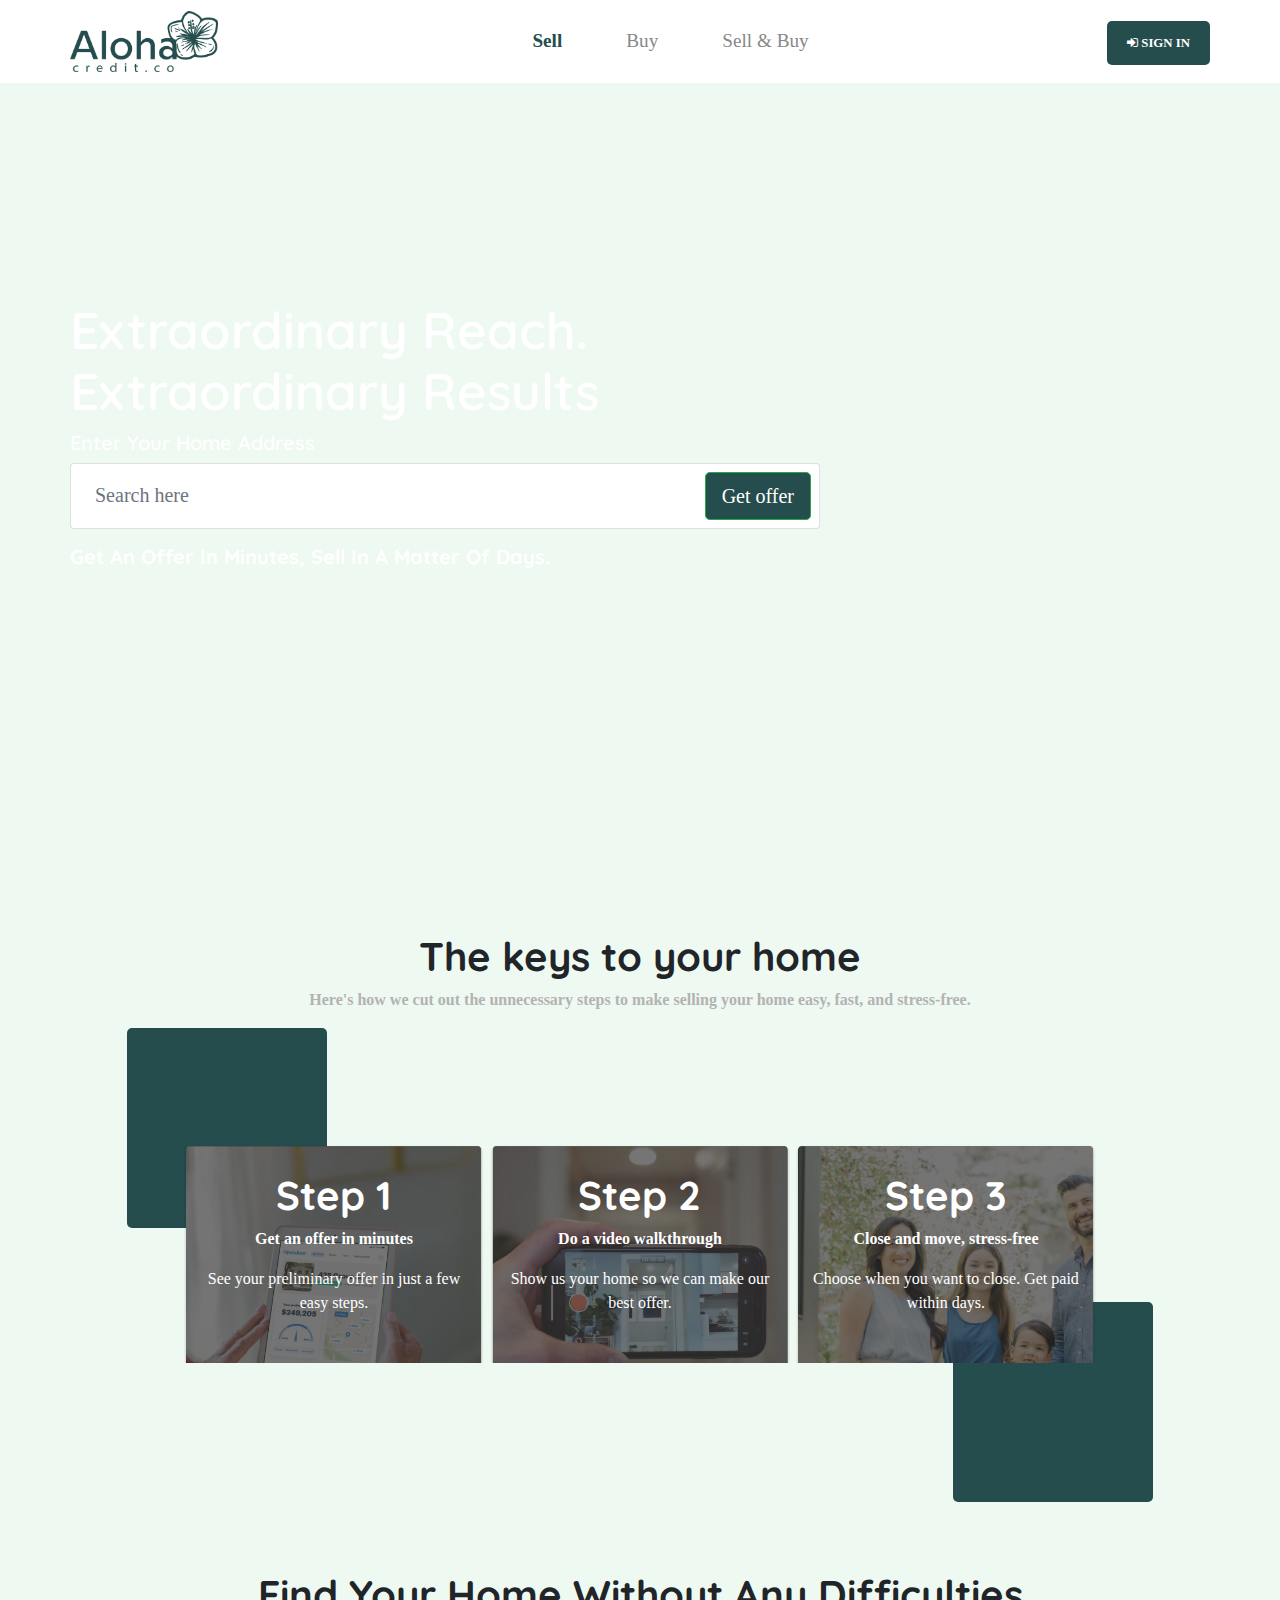
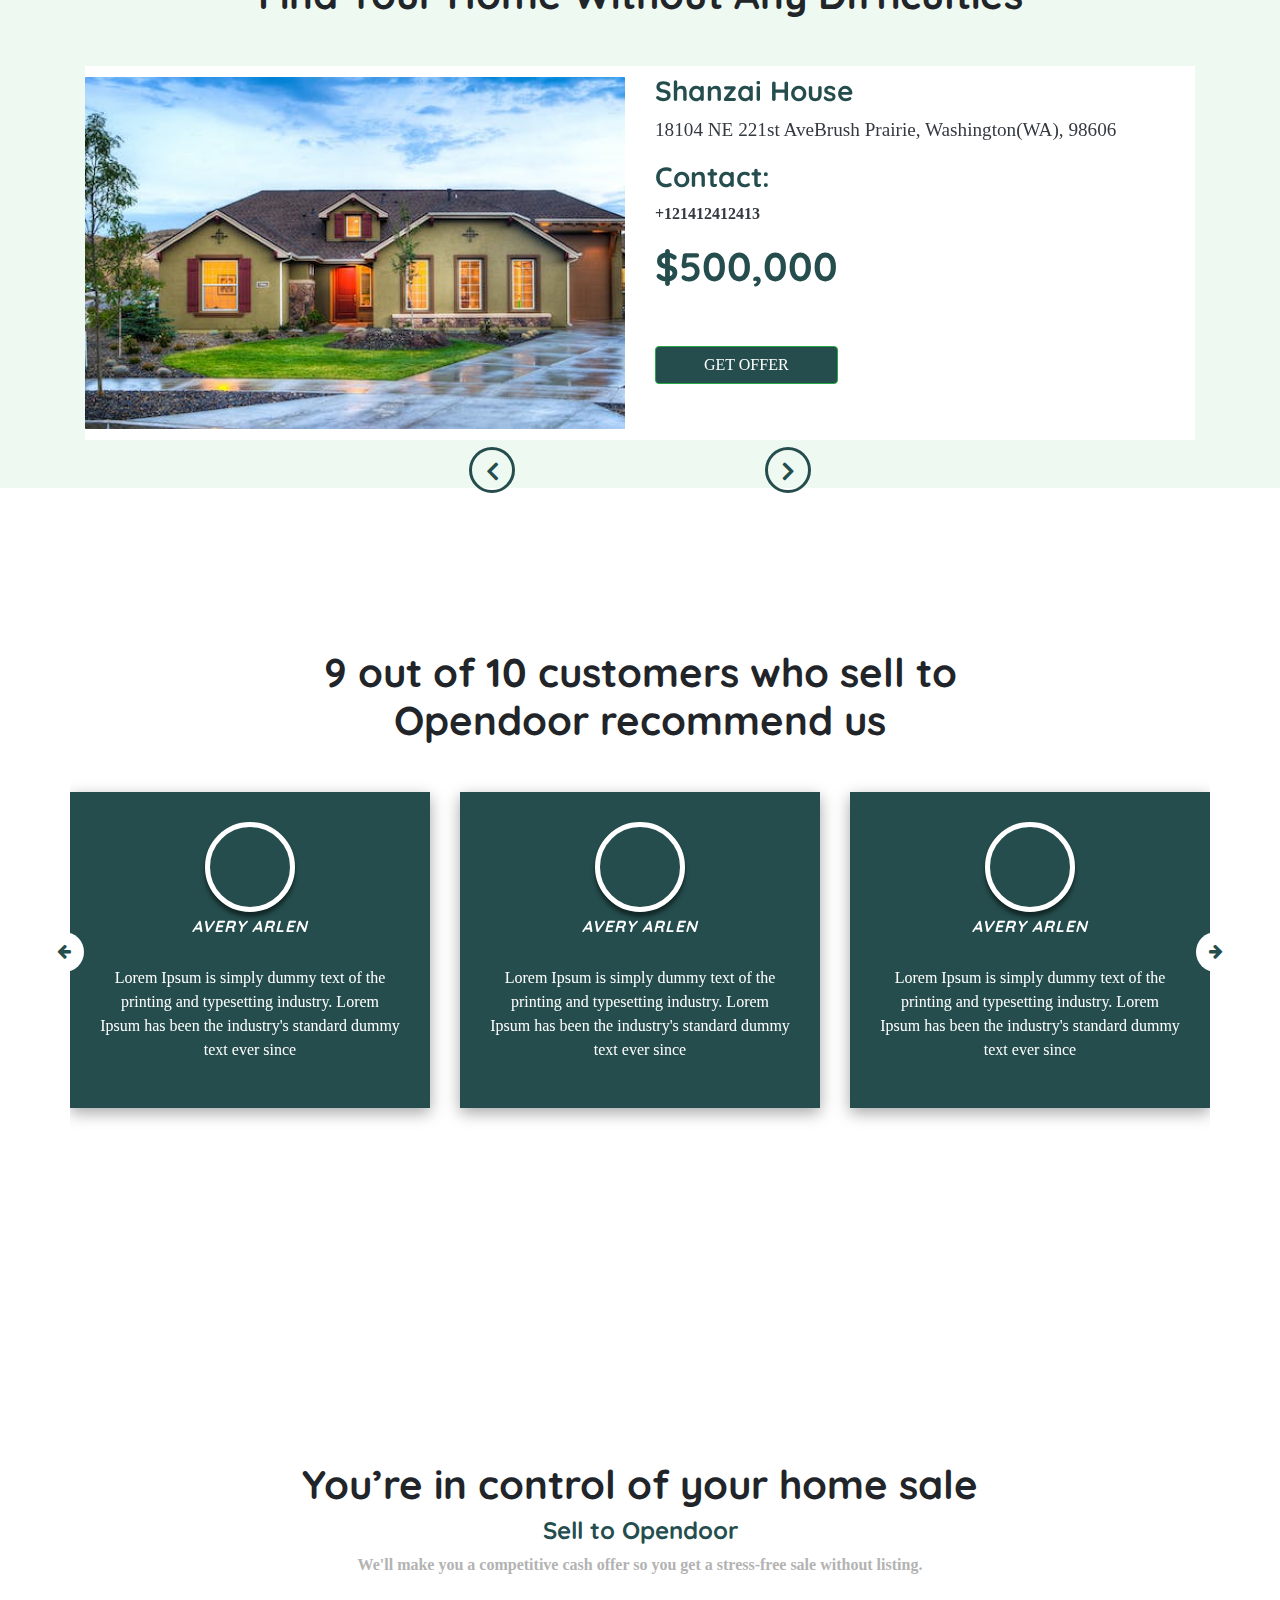
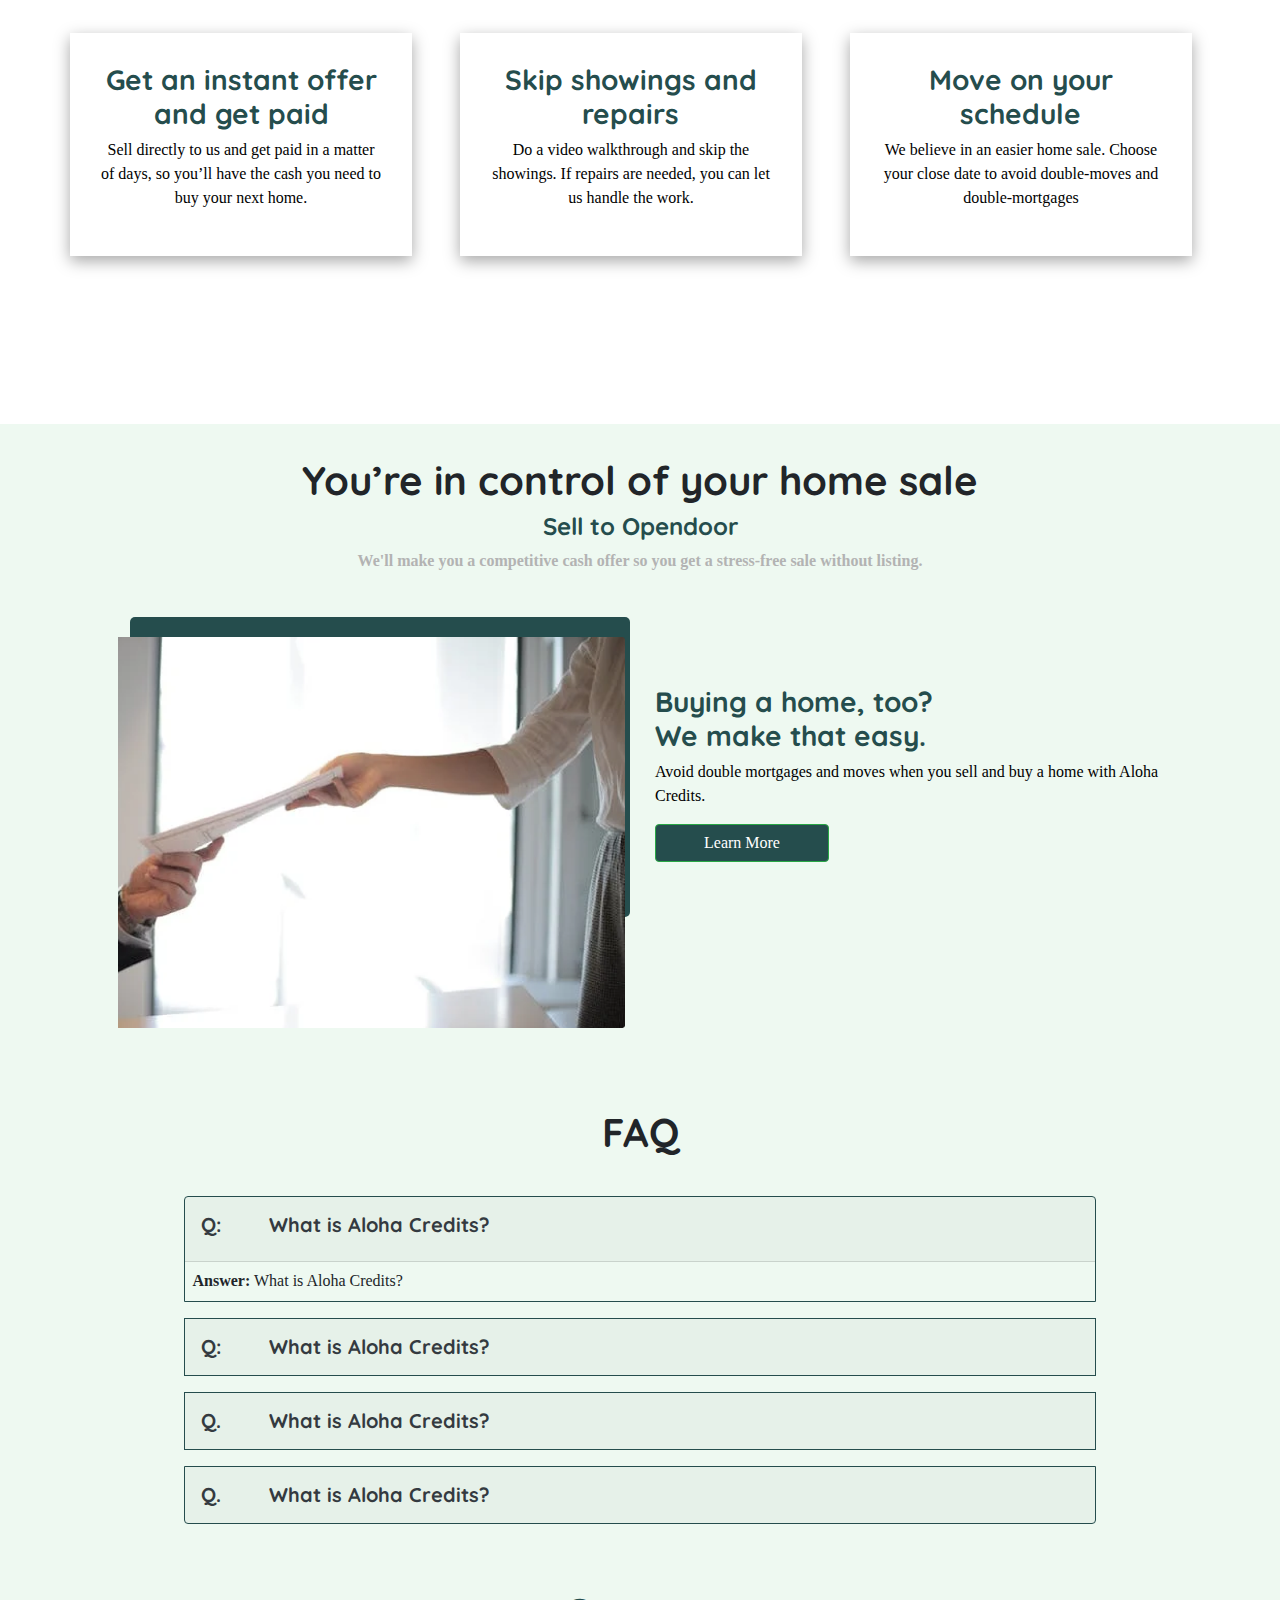
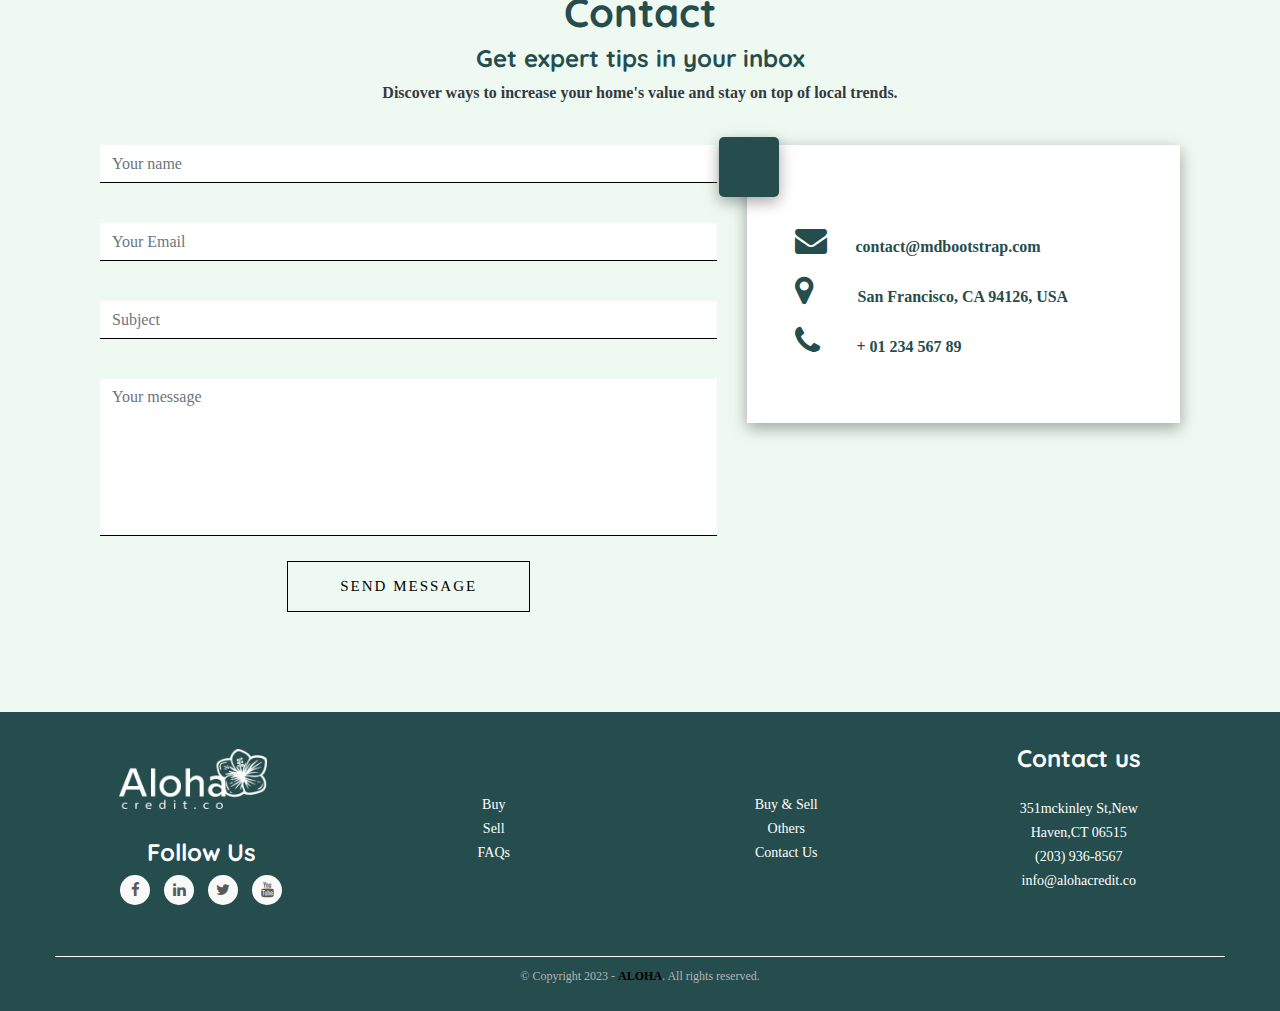
==== commit 5b8e343d: "Website finalized" ====
--- a/old/index.html
+++ b/old/index.html
@@ -21,6 +21,8 @@
   <link rel="stylesheet" href="css/style.css">
   <link rel="stylesheet" href="css/testimonial.css">
   <link rel="stylesheet" href="css/contact-us.css">
+  <link rel="stylesheet" href="css/footer.css">
+
 
 
 
@@ -79,23 +81,24 @@
   <!-- END header -->
 
 
-  <div class="hero" style="background-image: url('images/bg.png'); ">
-
-    <div class="container" >
+
+  <div class="hero" style="background-image: url('images/bg.png');">
+
+    <div class="container">
 
       <div class="row">
         <div class="col-12 col-md-10 col-lg-8">
-          <h1 style="color: #fff;  padding-top: 40%; font-size: 4vw; font-family: Arial, Helvetica, sans-serif;">
+          <h1 class="extraordinary-heading" >
             Extraordinary Reach. <br>
             Extraordinary Results
           </h1>
-          <h5 style="color: #fff; text-transform: capitalize;">Enter your home address</h5>
+          <h5 style="color: #fff; text-transform: capitalize; font-weight: 600;">Enter your home address</h5>
           <form class="card card-sm">
             <div class="card-body row no-gutters align-items-center">
 
               <!--end of col-->
               <div class="col">
-                <input class="form-control form-control-lg form-control-borderless" type="search"
+                <input class="form-control form-control-lg form-control-borderless" type="search" style="border: none;"
                   placeholder="Search here">
               </div>
               <!--end of col-->
@@ -107,17 +110,17 @@
             </div>
           </form>
 
-          <h5 style="color: #fff; text-transform: capitalize; margin-top: 1rem;">Get an offer in minutes, sell in a matter of days.</h5>
-
-          </div>
+          <h5 style="color: #fff; text-transform: capitalize; margin-top: 1rem; font-weight: 900;">Get an offer in
+            minutes, sell in a
+            matter of days.</h5>
+
+        </div>
 
         <!--end of col-->
 
-        </div>
-
-      </div>
-
-    </div>
+      </div>
+    </div>
+
   </div>
 
 
@@ -132,7 +135,7 @@
         <h1 class="justify-content-center" style="text-align: center; font-weight: bolder; padding-top: 2rem;">
           The keys to your home
         </h1>
-        <p class="justify-content-center" style="text-align: center; font-weight: bolder;">
+        <p class="justify-content-center Margin-bottom-for-mobile" style="text-align: center; font-weight: bolder;">
           Here's how we cut out the unnecessary steps to make selling your home easy, fast, and stress-free.
         </p>
       </div>
@@ -162,7 +165,7 @@
               Show us your home so we can make our best offer.
             </p>
           </div>
-          <div class="col-md-4 step-3 col-sm-12">
+          <div class="col-md-4 step-3 col-sm-12 Margin-bottom-for-mobile">
             <h1 class="justify-content-center text-white" style="text-align: center; font-weight: bolder; ">
               Step 3
             </h3>
@@ -180,11 +183,11 @@
 </div>
 
 
-<div class="container hero">
+<div class="container">
 
 
   <div class="col-12 ">
-    <div style="width: 65vw;max-width: 65vw;margin: auto;" class="justify-content-center">
+    <div style="width: 65vw;max-width: 65vw;margin: auto;padding-top: 5vw;" class="justify-content-center">
       <h1 class="justify-content-center" style="text-align: center; font-weight: bolder; padding-top: 2rem;">
         Find Your Home Without Any Difficulties
       </h1>
@@ -194,22 +197,19 @@
             <div class="container product">
               <div class="row">
                 <div id="sliderproduct" class="carousel slide " data-ride="carousel" data-interval="10000">
-                  <ol class="carousel-indicators">
+                  <!-- <ol class="carousel-indicators">
                     <li data-target="#sliderproduct" data-slide-to="0" class="active"></li>
                     <li data-target="#sliderproduct" data-slide-to="1"></li>
                     <li data-target="#sliderproduct" data-slide-to="2"></li>
-                  </ol>
+                  </ol> -->
                   <div class="carousel-inner" role="listbox" data-interval="10000000">
-                    <div class="carousel-item active">
-                      <div class="container text-center">
-                        <div class="row">
-                          <div class="col-md-6 image">
-                            <!-- <div class="image">
-                              <img class="image">
-                            </div> -->
-                          </div>
-                          <div class="col-md-6 col-sm-12">
-                            <div class="top ml-5 text-left">
+
+                    <div class="carousel-item active ">
+                      <div class="row align-items-center">
+                        <div class="col-md py-2 ">
+                            <img class="d-block img-fluid" src="images/house.png" alt="First slide">
+                        </div>
+                          <div class="col-md  py-2">
                               <h3 class="font-weight-bolder" style="color: #254D4D;">
                                 Shanzai House
                               </h3>
@@ -225,46 +225,41 @@
                               <h1 class="font-weight-bolder" style="color: #254D4D;">
                                 $500,000
                               </h1>
-
+    
                               <button class="btn btn-success pl-5 pr-5 mt-5 mb-5" style="background-color: #254D4D;">
                                 GET OFFER 
                               </button>
-                            </div><!--endtop-->
-                      </div><!--endcol-->
-                    </div><!--endrow-->
-                  </div><!--endcontainer-->
+                          </div>
+                      </div>
+                  </div>
+                  <div class="carousel-item  ">
+                    <div class="row align-items-center">
+                      <div class="col-md py-2 ">
+                          <img class="d-block img-fluid" src="images/house.png" alt="First slide">
+                      </div>
+                        <div class="col-md  py-2">
+                            <h3 class="font-weight-bolder" style="color: #254D4D;">
+                              Shanzai House
+                            </h3>
+                            <p class="font-weight-normal  text-dark" style="font-size: larger;" >
+                              18104 NE 221st AveBrush Prairie, Washington(WA), 98606
+                            </p>
+                            <h3 class="font-weight-bolder" style="color: #254D4D;">
+                              Contact:
+                            </h3>
+                            <p class="font-weight-bold text-dark" >
+                            +121412412413
+                            </p>
+                            <h1 class="font-weight-bolder" style="color: #254D4D;">
+                              $500,000
+                            </h1>
+  
+                            <button class="btn btn-success pl-5 pr-5 mt-5 mb-5" style="background-color: #254D4D;">
+                              GET OFFER 
+                            </button>
+                        </div>
+                    </div>
                 </div><!--endcarousel-item-->
-                <div class="carousel-item" >
-                  <div class="container text-center">
-                    <div class="row">
-                      <div class="col-sm-6 image">
-                      </div><!--endcol-->
-                      <div class="col-sm-6">
-                        <div class="top ml-5 text-left">
-                          <h3 class="font-weight-bolder" style="color: #254D4D;">
-                            Shanzai House
-                          </h3>
-                          <p class="font-weight-normal  text-dark" style="font-size: larger;" >
-                            18104 NE 221st AveBrush Prairie, Washington(WA), 98606
-                          </p>
-                          <h3 class="font-weight-bolder" style="color: #254D4D;">
-                            Contact:
-                          </h3>
-                          <p class="font-weight-bold text-dark" >
-                          +121412412413
-                          </p>
-                          <h1 class="font-weight-bolder" style="color: #254D4D;">
-                            $500,000
-                          </h1>
-
-                          <button class="btn btn-success pl-5 pr-5 mt-5 mb-5" style="background-color: #254D4D;">
-                            GET OFFER 
-                          </button>
-                        </div><!--endtop-->
-                  </div><!--endcol-->
-                </div><!--endrow-->
-              </div><!--endcontainer-->
-            </div><!--endcarousel-item-->
             <a class="carousel-control-prev fa fa-angle-left" href="#sliderproduct" role="button" data-slide="prev">
             </a>
             <a class="carousel-control-next fa fa-angle-right" href="#sliderproduct" role="button" data-slide="next">
@@ -388,7 +383,7 @@
 
 </section>
 
-<section class="section_padding hero">
+<section class="section_padding">
   <div style="width: 65vw;max-width: 65vw;margin: auto;" class="justify-content-center">
     <h1 class="justify-content-center" style="text-align: center; font-weight: bolder; padding-top: 2rem;">
       You’re in control of your home sale
@@ -401,14 +396,14 @@
 <div class="container">
   <div class="row p-5">
     <div class="col-md-6 col-sm-12">
-      <!-- <div class="Rectangle-buy-home">
-
-      </div> -->
+      <div class="Rectangle-buy-home">
+
+      </div>
       <img src="images/buyhome.png" class="w-100">
     </div>
-    <div class="col-md-6 p-5 col-sm-12">
-      <h1 style="color: #254D4D; font-weight: bolder;">Buying a home, too?</br>
-        We make that easy.</h1>							
+    <div class="col-md-6 py-5 col-sm-12">
+      <h3 style="color: #254D4D; font-weight: bolder; " class="">Buying a home, too?</br>
+        We make that easy.</h3>							
       <p class="content font-weight-normal" style="color: black;">
         Avoid double mortgages and moves when you sell and buy a home with Aloha Credits.
       </p>
@@ -493,7 +488,7 @@
 
 <section>
   
-<div class="container hero">
+<div class="container">
   
 
   <div class="col-12 ">
@@ -509,7 +504,7 @@
     <div class="container">
       <div class="row">
                 <!--Grid column-->
-                <div class="col-md-9 mb-md-0 mb-5">
+                <div class="col-md-7 mb-md-0 mb-5">
                   <form id="contact-form" name="myForm" class="form" action="#" onsubmit="return validateForm()" method="POST" role="form">
 
                     <div class="form-group">
@@ -541,22 +536,42 @@
               <!--Grid column-->
       
               <!--Grid column-->
-              <div class="col-md-3 text-center">
-                  <ul class="list-unstyled mt-4 p-5 mb-0 bg-white">
+              <div class="col-md-5 left" >
+                <div class="Rectangle-contact box-area-2"></div>
+                  <ul class="list-unstyled mt-4 p-5 mb-0 bg-white box-area-2">
+                    <li>
+                      <p class="font-weight-bolder font-size mt-2" style="font-weight: bolder; color: #254D4D;">
+                      
+                      <i class="fa fa-envelope mt-4 fa-2x"></i>
+                      &nbsp;
+                      &nbsp;
+                      &nbsp;
+                        contact@mdbootstrap.com</p>
+                    </li>
                       <li>
-                        <p>
-                          <i class="fas fa-map-marker-alt fa-2x"></i>
-                            San Francisco, CA 94126, USA
+                        <p class="font-weight-bolder font-size" style="font-weight: bolder; color: #254D4D;">
+                          <i class="fa fa-map-marker fa-2x"></i>
+                      &nbsp;
+                      &nbsp;
+                      &nbsp;
+                      &nbsp;
+                      &nbsp;
+
+                          San Francisco, CA 94126, USA
                         </p>
                       </li>
       
-                      <li><i class="fas fa-phone mt-4 fa-2x"></i>
-                          <p>+ 01 234 567 89</p>
+                      <li>
+                        <p class="font-weight-bolder font-size" style="font-weight: bolder; color: #254D4D;">
+
+                        <i class="fa fa-phone  fa-2x"></i>
+                      &nbsp;
+                      &nbsp;
+                      &nbsp;
+                      &nbsp;
+                      + 01 234 567 89</p>
                       </li>
       
-                      <li><i class="fas fa-envelope mt-4 fa-2x"></i>
-                          <p>contact@mdbootstrap.com</p>
-                      </li>
                   </ul>
               </div>
               <!--Grid column-->
@@ -568,6 +583,73 @@
 </div>
 
 </section>
+
+
+
+<footer class="mainfooter" role="contentinfo">
+  <div class="footer-middle">
+  <div class="container">
+    <div class="row">
+      <div class="col-md-3 col-sm-12 text-center ">
+        <a class="navbar-brand mb-4" href="index.html"><img class="logo-max-width" src="images/Logo_white.png"></a>
+    		<h4 class="font-weight-bolder">Follow Us</h4>
+            <ul class="social-network social-circle">
+             <li><a href="#" class="icoFacebook" title="Facebook"><i class="fa fa-facebook"></i></a></li>
+             <li><a href="#" class="icoLinkedin" title="Linkedin"><i class="fa fa-linkedin"></i></a></li>
+             <li><a href="#" class="icoFacebook" title="Facebook"><i class="fa fa-twitter"></i></a></li>
+             <li><a href="#" class="icoLinkedin" title="Linkedin"><i class="fa fa-youtube"></i></a></li>
+            </ul>				
+		</div>
+      <div class="mt-5 col-md-3 col-sm-3 d-print-inline-flex mobile-marign-top text-center" style="width: 50% !important;">
+        <!--Column1-->
+        <div class="footer-pad">
+          <ul class="list-unstyled">
+            <li><a href="#"></a></li>
+            <li><a href="#">Buy</a></li>
+            <li><a href="#">Sell</a></li>
+            <li><a href="#">FAQs</a></li>
+          </ul>
+        </div>
+      </div>
+      <div class="mt-5 col-md-3 col-sm-3 d-print-inline-flex mobile-marign-top text-center" style="width: 50% !important;">
+        <!--Column1-->
+        <div class="footer-pad">
+          <ul class="list-unstyled">
+            <li><a href="#">Buy & Sell</a></li>
+            <li><a href="#">Others </a></li>
+            <li><a href="#">Contact Us</a></li>
+          </ul>
+        </div>
+      </div>
+      <div class="col-md-3 col-sm-6 text-center">
+        <!--Column1-->
+        <div class="footer-pad">
+          <h4 class="font-weight-bolder mb-4">Contact us</h4>
+          <ul class="list-unstyled">
+            <li><a href="#">351mckinley St,New</a></li>
+            <li><a href="#">Haven,CT 06515</a></li>
+            <li><a href="#">(203) 936-8567</a></li>
+            <li><a href="#">info@alohacredit.co</a></li>
+            <li>
+              <a href="#"></a>
+            </li>
+          </ul>
+        </div>
+      </div>
+    	
+    </div>
+	<div class="row mt-5">
+		<div class="col-md-12 copy">
+			<p class="text-center">&copy; Copyright 2023 - <span style="color: #000;font-weight: bold;">ALOHA</span>.  All rights reserved.</p>
+		</div>
+	</div>
+
+
+  </div>
+  </div>
+</footer>
+  
+  
   <script src="js/jquery-3.3.1.min.js"></script>
   <script src="js/popper.min.js"></script>
   <script src="js/bootstrap.min.js"></script>
--- a/old/css/Slider-custom.css
+++ b/old/css/Slider-custom.css
@@ -58,47 +58,7 @@
   padding: 20px 20px 40px 20px;
 }
 
-.col-sm-6.image .item img.img-fluid {
-  /* Ai mướn thêm cái vào làm phá bố cục css của người ta.. mún trang web đẹp thì phải lựa cái ảnh đẹp đẹp vào rồi set cái độ rộng cho nó vừa là được rồi */
-  /*min-width: 100%;*/
-  width: 315px;
-}
-.col-sm-6.image h1 {
-  margin-bottom: 20px;
-}
 
-
-#sliderproduct .top a {
-  text-decoration: none;
-  text-transform: uppercase;
-  font-size: 18px;
-  padding: 14px 22px;
-  background: #e0794f;
-  box-sizing: border-box !important;
-  text-align: center;
-  margin: 0px 2px;
-  display: block;
-  color: #fff;
-  width: 96px;
-}
-
-#sliderproduct .col-sm-4.mr-auto {
-  margin-top: 22px;
-}
-
-*{}
-
-#sliderproduct p.cr1 {
-  font-size: 20px;
-  font-weight: 500;
-  margin-bottom: 30px;
-}
-
-#sliderproduct .col-sm-6:last-child {
-  /* Cần nâng cao thêm kiến thức về sử dụng padding */
-  padding-top: 27px;
-  padding-bottom: 27px;
-}
 
 
 #sliderproduct .carousel-item{
@@ -131,7 +91,3 @@
 .bg {
   background-color: #fff;
 }
-
-#sliderproduct ol.carousel-indicators {
-  display: none;
-}--- a/old/css/style.css
+++ b/old/css/style.css
@@ -223,12 +223,171 @@
   border-radius: 5px;
 }
 
-
-
-
-
-
-
+/* ----*--------------*------------*------------*------------*------------*---------------*-----------*----------*-----------*---------* */
+
+/* ----*--------------*------------*------------*------------*------------*---------------*-----------*----------*-----------*---------* */
+
+
+
+.extraordinary-heading {
+  color: #fff;
+  padding-top: 40%;
+  font-size: 4vw;
+  font-weight: 600;
+}
+
+
+.second-para-title-style {
+  text-align: center;
+  font-weight: bolder;
+  font-size: 5vw;
+  padding-top: 2rem;
+  
+}
+
+
+.second-para-style {
+  text-align: center;
+  font-weight: normal;
+  color: #000;
+  width: 80%;
+  font-size: 1.5rem;
+}
+
+
+
+/* Extra small devices (phones, 600px and down) */
+@media only screen and (min-width: 300px) {
+  .extraordinary-heading {
+    font-size: 8vw;
+    padding-top: 60%;
+  }
+
+  .second-para-title-style {
+    text-align: center;
+    font-weight: bolder;
+    font-size: 3rem;
+    padding-top: 2rem;
+    
+  }
+
+}
+
+/* Small devices (portrait tablets and large phones, 600px and up) */
+@media only screen and (min-width: 600px) {
+  .extraordinary-heading {
+    font-size: 6vw;
+    padding-top: 40%;
+  }
+
+  .second-para-title-style {
+    text-align: center;
+    font-weight: bolder;
+    font-size: 7vw;
+    padding-top: 2rem;
+    
+  }
+}
+
+/* Medium devices (landscape tablets, 768px and up) */
+@media only screen and (min-width: 768px) {
+  .extraordinary-heading {
+    font-size: 4vw;
+    padding-top: 40%;
+  }
+  
+  .second-para-title-style {
+    text-align: center;
+    font-weight: bolder;
+    font-size: 5vw;
+    padding-top: 2rem;
+    font-family: 'Gill Sans', 'Gill Sans MT', Calibri, 'Trebuchet MS', sans-serif;
+    
+  }
+}
+
+/* Large devices (laptops/desktops, 992px and up) */
+@media only screen and (min-width: 992px) {
+  .extraordinary-heading {
+    font-size: 4vw;
+    padding-top: 40%;
+  }
+  .second-para-title-style {
+    text-align: center;
+    font-weight: bolder;
+    font-size: 5vw;
+    padding-top: 2rem;
+    
+  }
+}
+
+/* Extra large devices (large laptops and desktops, 1200px and up) */
+@media only screen and (min-width: 1200px) {
+  .extraordinary-heading {
+    font-size: 4vw;
+  }
+  .second-para-title-style {
+    text-align: center;
+    font-weight: bolder;
+    font-size: 5vw;
+    padding-top: 2rem;
+    
+  }
+}
+
+
+
+/* ----*--------------*------------*------------*------------*------------*---------------*-----------*----------*-----------*---------* */
+
+/* ----*--------------*------------*------------*------------*------------*---------------*-----------*----------*-----------*---------* */
+
+
+
+/* Extra small devices (phones, 600px and down) */
+@media only screen and (max-width: 600px) and (min-width: 300px ) {
+  .Margin-bottom-for-mobile {
+    margin-bottom: 60%;
+  }
+  .Rectangle-top-left{
+    left:5%;
+    top: 24% !important;
+    }
+    
+    .Rectangle-bottom-right{
+      right:5%;
+      top: 80% !important;
+    }
+    .Rectangle-buy-home{
+      width: 264px !important;
+    height: 201px !important;
+    left: 7% !important;
+    }
+    .mobile-marign-top{
+      margin-top: 2rem;
+      margin-bottom: 2rem;
+    }
+}
+@media only screen and (max-width: 767px){
+  .owl-nav {
+      display: block !important;
+  }
+
+}
+
+@media only screen and (max-width: 991px){
+.owl-nav {
+    display: block !important;
+}
+}
+
+#testimonial_area .owl-prev {
+  left: -2vw !important;
+  /* background-color: transparent !important; */
+}
+#testimonial_area .owl-next {
+    right: -2vw !important;
+  /* background-color: transparent !important; */
+}
 .form-control-borderless {
   border: none;
 }
@@ -252,7 +411,16 @@
   }
   
 
-
+.Rectangle-contact{
+  position: absolute;
+  width: 10px;
+  height: 10px;
+  left:-3%;
+  top: -5%;
+  
+  background: #254D4D !important;
+  border-radius: 5px;
+}
 .Rectangle-top-left{
 position: absolute;
 width: 200px;
--- a/old/css/footer.css
+++ b/old/css/footer.css
@@ -0,0 +1,114 @@
+
+/*FOOTER*/
+
+footer {
+    background: #254D4D;
+    color: white;
+    margin-top:100px;
+  }
+  
+  footer a {
+    color: #fff;
+    font-size: 14px;
+    transition-duration: 0.2s;
+  }
+  
+  footer a:hover {
+    color: #FA944B;
+    text-decoration: none;
+  }
+  
+  .copy {
+    font-size: 12px;
+    padding: 10px;
+    border-top: 1px solid #FFFFFF;
+  }
+  
+  .footer-middle {
+    padding-top: 2em;
+    color: white;
+  }
+  
+  
+  /*SOCİAL İCONS*/
+  
+  /* footer social icons */
+  
+  ul.social-network {
+    list-style: none;
+    display: inline;
+    margin-left: 0 !important;
+    padding: 0;
+  }
+  
+  ul.social-network li {
+    display: inline;
+    margin: 0 5px;
+  }
+  
+  
+  /* footer social icons */
+  
+  .social-network a.icoFacebook:hover {
+    background-color: #254D4D ;
+  }
+  
+  .social-network a.icoLinkedin:hover {
+    background-color: #254D4D;
+  }
+  
+  .social-network a.icoFacebook:hover i,
+  .social-network a.icoLinkedin:hover i {
+    color: #fff;
+  }
+  
+  .social-network a.socialIcon:hover,
+  .socialHoverClass {
+    color: #254D4D;
+  }
+  
+  .social-circle li a {
+    display: inline-block;
+    position: relative;
+    margin: 0 auto 0 auto;
+    -moz-border-radius: 50%;
+    -webkit-border-radius: 50%;
+    border-radius: 50%;
+    text-align: center;
+    width: 30px;
+    height: 30px;
+    font-size: 15px;
+  }
+  
+  .social-circle li i {
+    margin: 0;
+    line-height: 30px;
+    text-align: center;
+  }
+  
+  .social-circle li a:hover i,
+  .triggeredHover {
+    -moz-transform: rotate(360deg);
+    -webkit-transform: rotate(360deg);
+    -ms--transform: rotate(360deg);
+    transform: rotate(360deg);
+    -webkit-transition: all 0.2s;
+    -moz-transition: all 0.2s;
+    -o-transition: all 0.2s;
+    -ms-transition: all 0.2s;
+    transition: all 0.2s;
+  }
+  
+  .social-circle i {
+    color: #595959;
+    -webkit-transition: all 0.8s;
+    -moz-transition: all 0.8s;
+    -o-transition: all 0.8s;
+    -ms-transition: all 0.8s;
+    transition: all 0.8s;
+  }
+  
+  .social-network a {
+    background-color: #F9F9F9;
+  }
+  